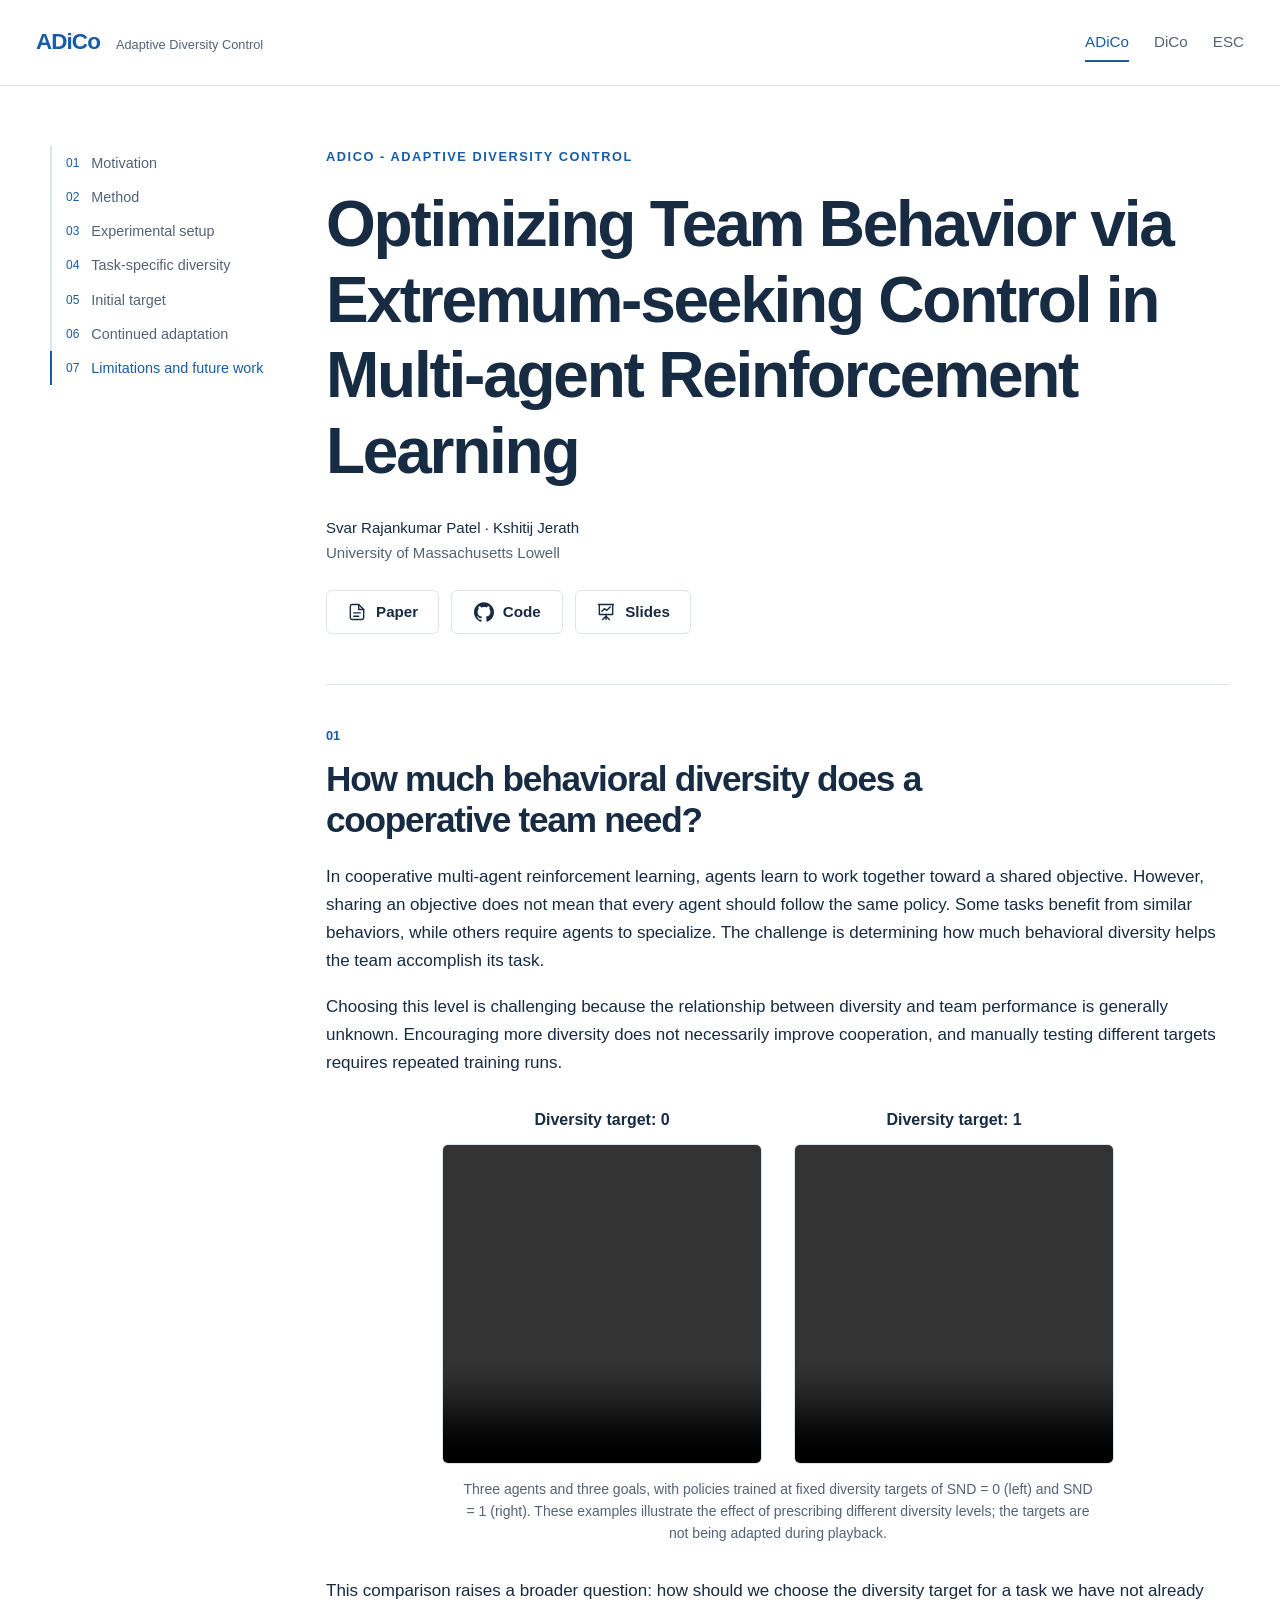
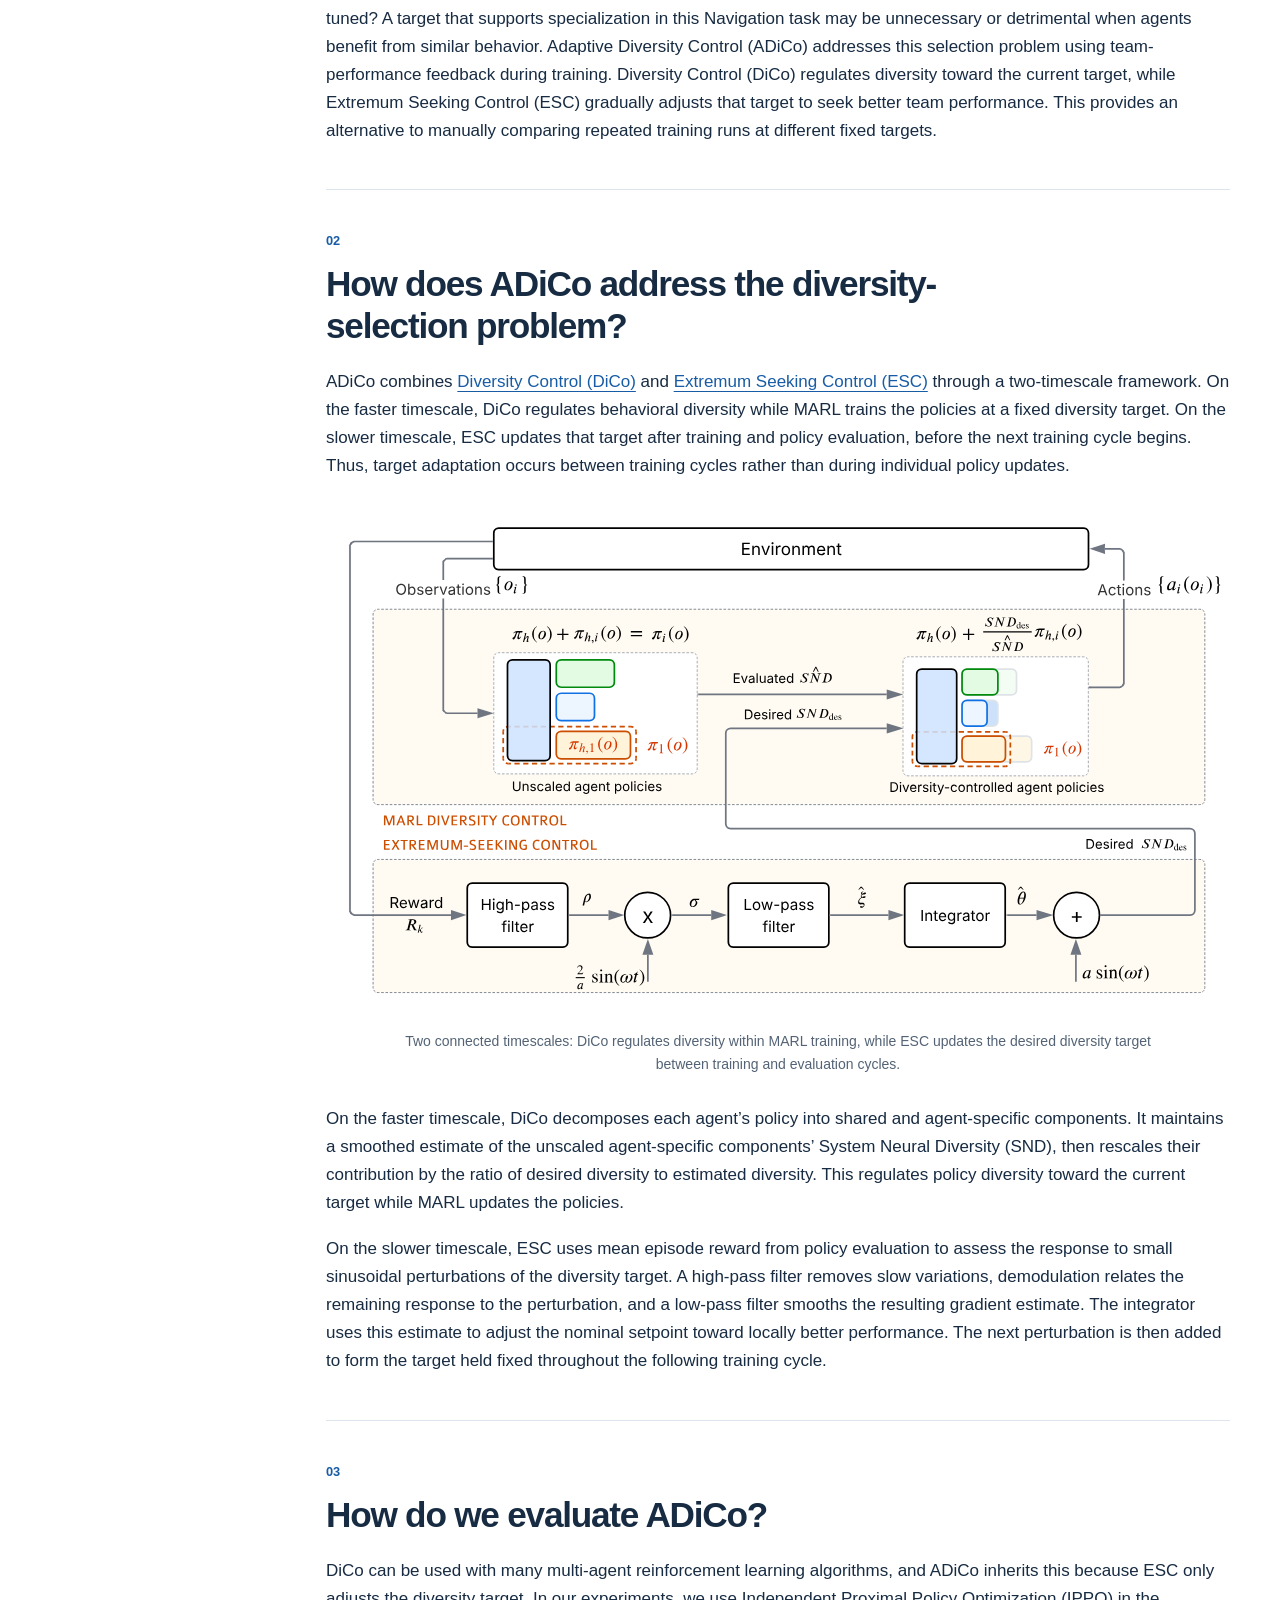
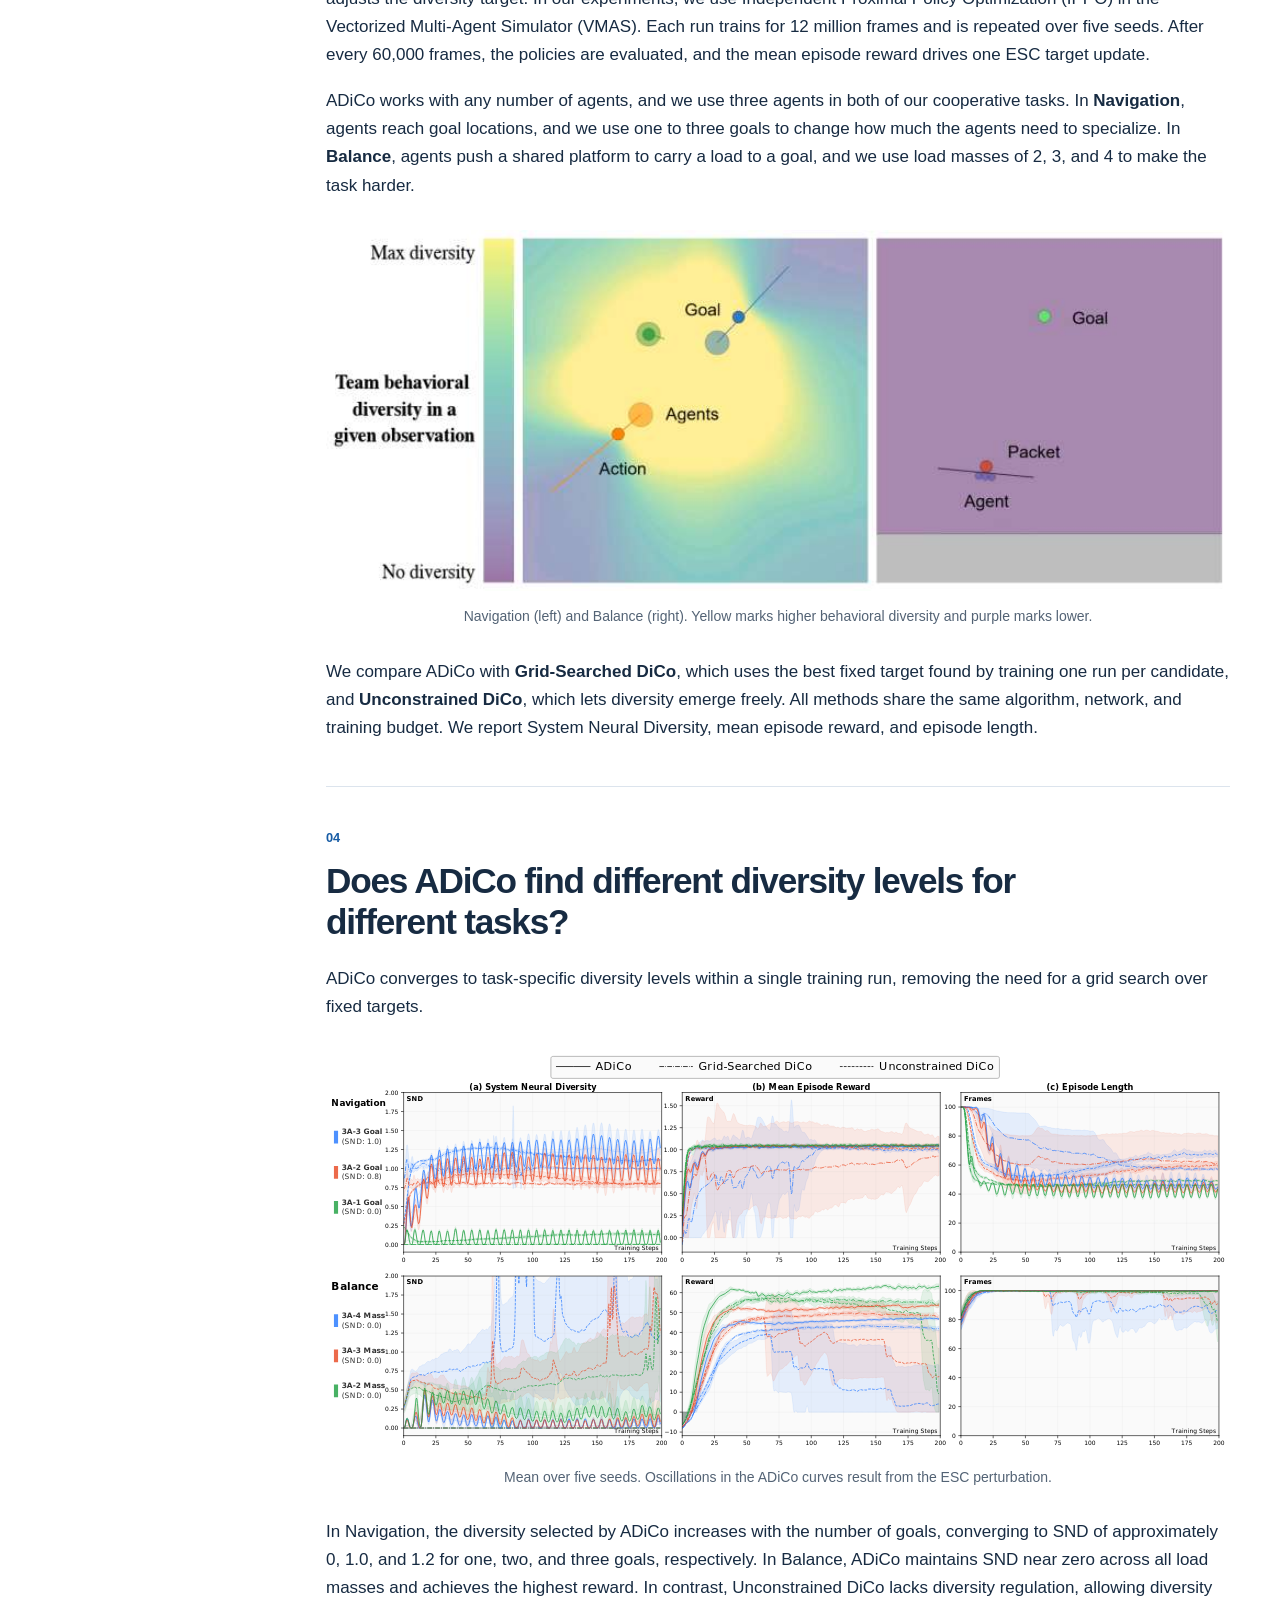
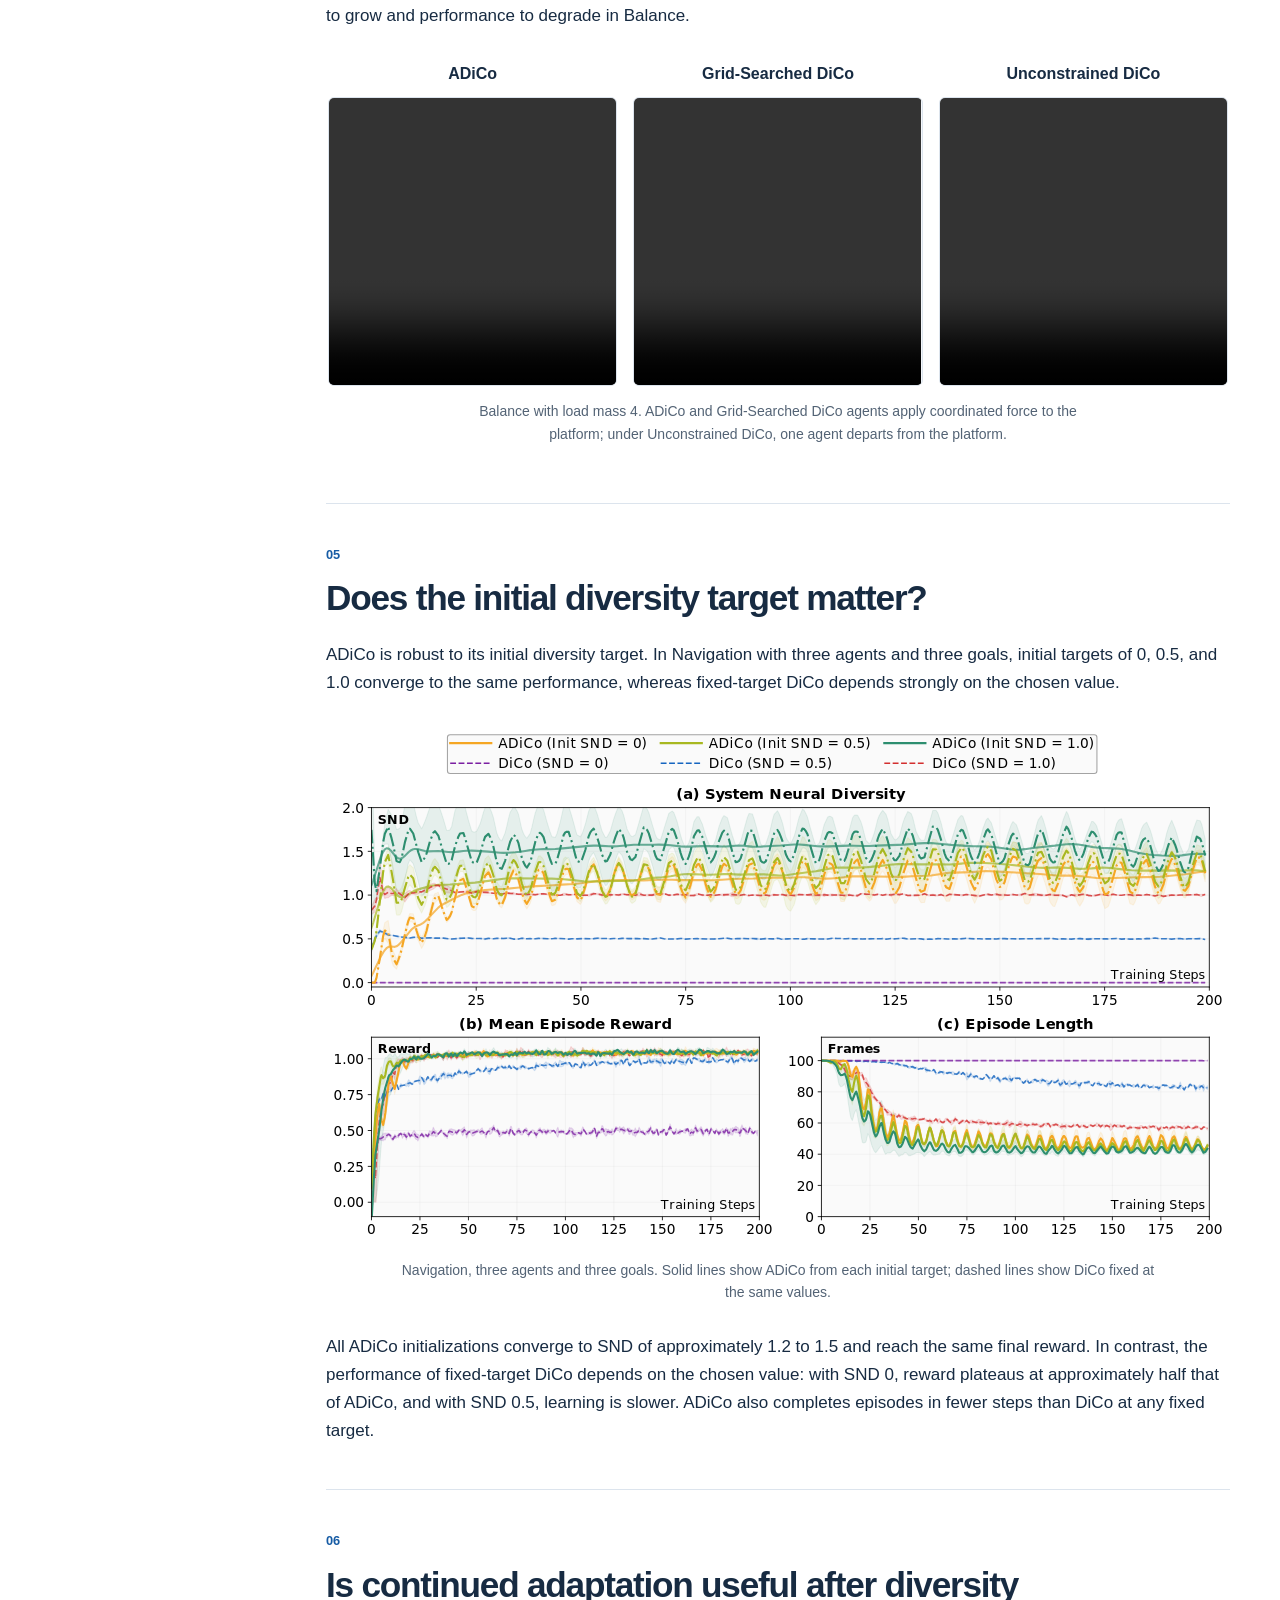
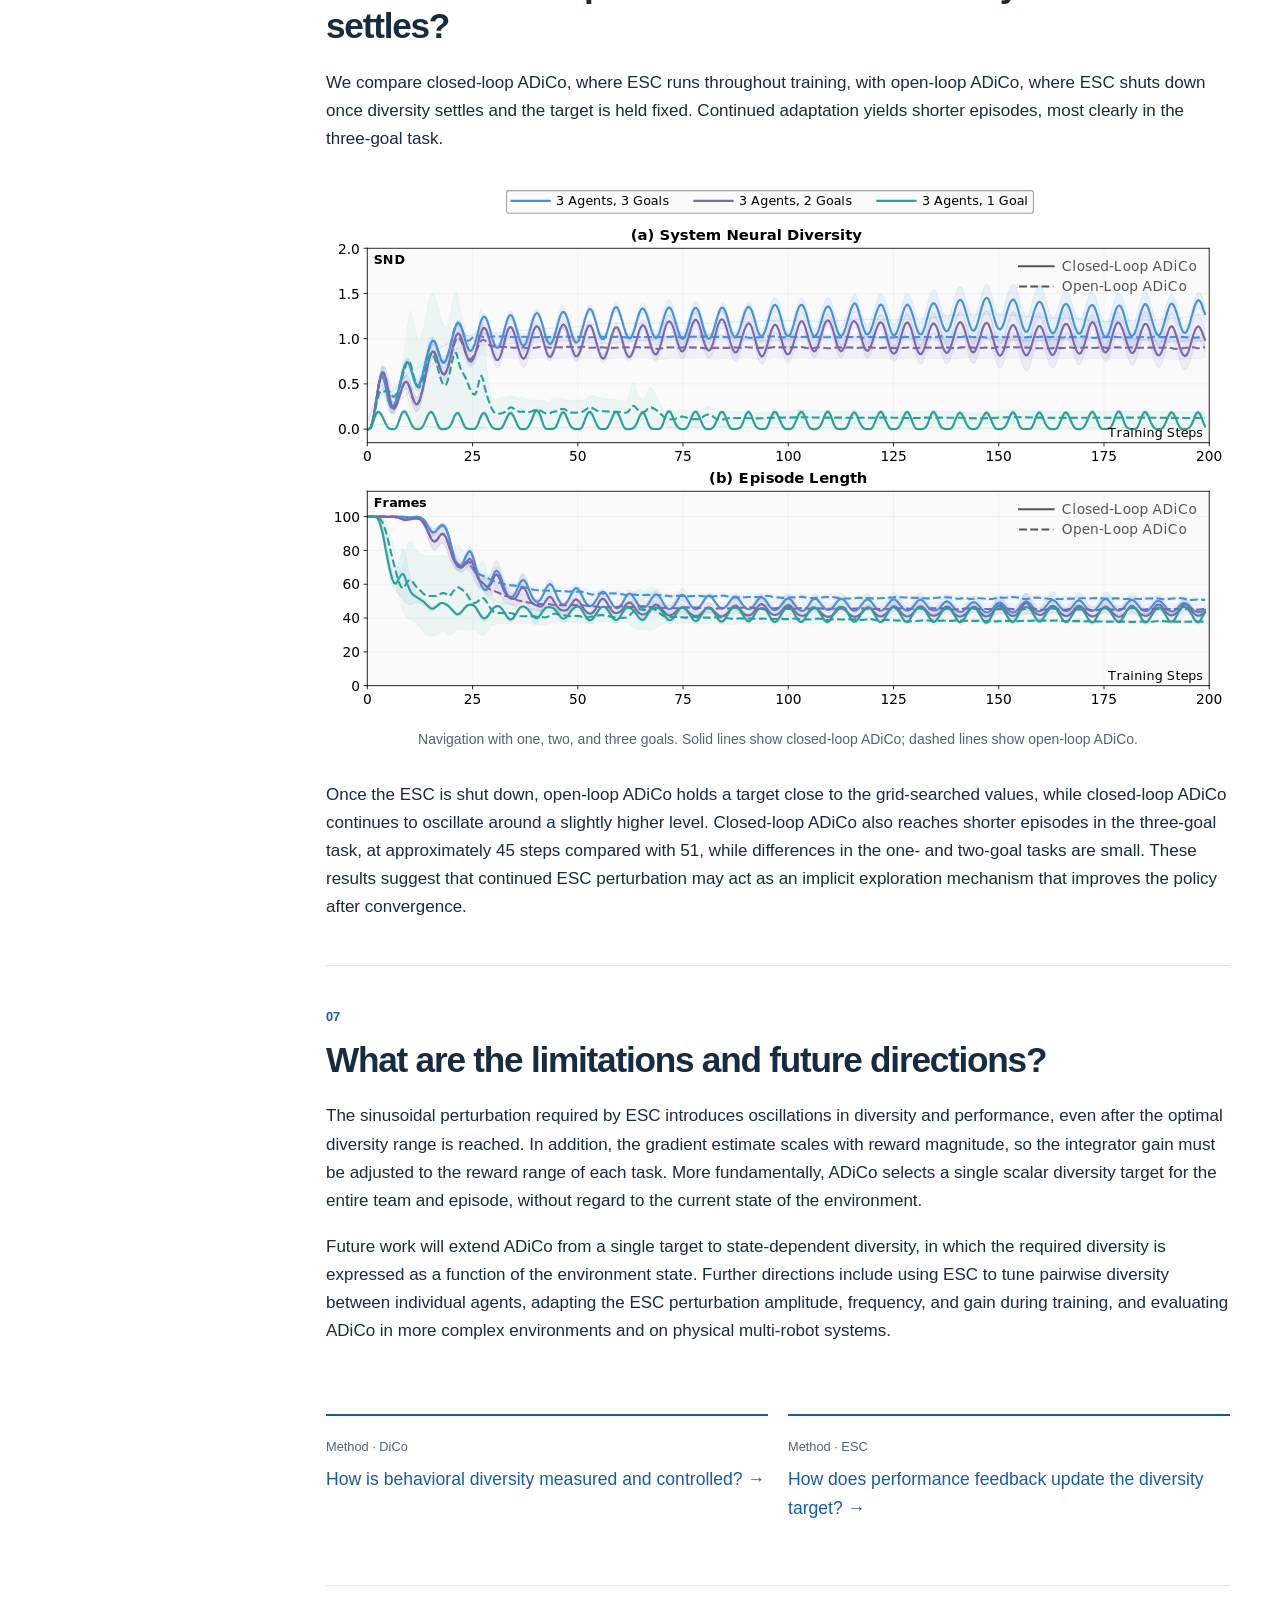
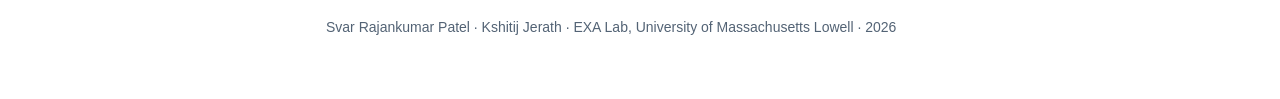
==== index.html @ 94eb795a "website: Inital commit Added V1 for the ADiCo website with all three pages.  ToDo: - Currently i hav" ====
<!DOCTYPE html>
<html lang="en">
<head>
  <meta charset="UTF-8">
  <meta name="viewport" content="width=device-width, initial-scale=1">
  <meta name="description" content="ADiCo adapts behavioural diversity in multi-agent reinforcement learning using team-performance feedback.">
  
  <title>ADiCo — Adaptive Diversity Control</title>
  <link rel="stylesheet" href="styles/theme.css">
  <link rel="stylesheet" href="styles/layout.css">
  <link rel="stylesheet" href="styles/components.css">
</head>
<body>
  
  <a class="skip-link" href="#main">Skip to content</a>
  <div class="topbar">
    <a class="wordmark" href="index.html">ADiCo<span>Adaptive Diversity Control</span></a>
    <nav aria-label="Pages">
      <a href="index.html" aria-current="page">ADiCo</a>
      <a href="dico.html">DiCo</a>
      <a href="esc.html">ESC</a>
    </nav>
  </div>

  <div class="page">
    <aside class="sidenav" aria-label="On this page">
      <details class="sidenav-box" open>
        <summary>Contents</summary>
        <ol>
          <li><a href="#diversity"><span>01</span>Motivation</a></li>
          <li><a href="#idea"><span>02</span>Method</a></li>
          <li><a href="#setup"><span>03</span>Experimental setup</a></li>
          <li><a href="#tasks"><span>04</span>Task-specific diversity</a></li>
          <li><a href="#initialization"><span>05</span>Initial target</a></li>
          <li><a href="#continued-adaptation"><span>06</span>Continued adaptation</a></li>
          <li><a href="#future"><span>07</span>Limitations and future work</a></li>
        </ol>
      </details>
    </aside>

    <main id="main">
      
      <header class="intro">
        <p class="eyebrow">ADiCo - Adaptive Diversity Control</p>
        <h1>Optimizing Team Behavior via Extremum-seeking Control in Multi-agent Reinforcement Learning</h1>
        
        
        <p class="authors">Svar Rajankumar Patel · Kshitij Jerath<br>
          <span>University of Massachusetts Lowell</span>
        </p>
       
        
        

        <div class="resources" aria-label="Research resources">
          <!-- Replace # with the paper PDF link when available. -->
          <a class="resource-link" href="#">
            <svg viewBox="0 0 24 24" aria-hidden="true">
              <path d="M14 3H6a2 2 0 0 0-2 2v14a2 2 0 0 0 2 2h12a2 2 0 0 0 2-2V9z"/>
              <path d="M14 3v6h6M8 13h8M8 17h6"/>
            </svg>
            <span>Paper</span>
          </a>
          <!-- Replace # with the code repository link when available. -->
          <a class="resource-link" href="https://github.com/Svar7769/AD2C-Diversity">
            <svg class="icon-github" viewBox="0 0 24 24" aria-hidden="true">
              <path d="M12 .297C5.37.297 0 5.67 0 12.297c0 5.303 3.438 9.8 8.205 11.385.6.113.82-.258.82-.577 0-.285-.01-1.04-.015-2.04-3.338.724-4.043-1.61-4.043-1.61-.546-1.387-1.333-1.756-1.333-1.756-1.09-.745.083-.729.083-.729 1.205.084 1.838 1.237 1.838 1.237 1.07 1.835 2.809 1.305 3.495.998.108-.776.418-1.305.762-1.605-2.665-.3-5.467-1.334-5.467-5.93 0-1.31.467-2.38 1.235-3.22-.135-.303-.54-1.523.105-3.176 0 0 1.005-.322 3.3 1.23a11.51 11.51 0 0 1 3-.404c1.02.005 2.045.138 3 .404 2.28-1.552 3.285-1.23 3.285-1.23.645 1.653.24 2.873.12 3.176.765.84 1.23 1.91 1.23 3.22 0 4.61-2.805 5.625-5.475 5.92.42.36.81 1.096.81 2.22 0 1.606-.015 2.896-.015 3.286 0 .315.21.69.825.57C20.565 22.092 24 17.592 24 12.297c0-6.627-5.373-12-12-12"/>
            </svg>
            <span>Code</span>
          </a>
          <!-- Replace # with the presentation link when available. -->
          <a class="resource-link" href="#">
            <svg viewBox="0 0 24 24" aria-hidden="true">
              <path d="M3 3h18M4 3v12h16V3M12 15v6M8 21l4-4 4 4"/>
              <path d="m7 11 3-3 3 2 4-4"/>
            </svg>
            <span>Slides</span>
          </a>
        </div>
      </header>
    
    <section id="diversity" aria-labelledby="diversity-heading">
      <p class="section-number">01</p>

      <h2 id="diversity-heading">
        How much behavioral diversity does a cooperative team need?
      </h2>

      <p>
          In cooperative multi-agent reinforcement learning, agents learn to work together toward a shared objective. However, sharing an objective does not mean that every agent should follow the same policy. Some tasks benefit from similar behaviors, while others require agents to specialize. The challenge is determining how much behavioral diversity helps the team accomplish its task.
      </p>

      <p>
        Choosing this level is challenging because the relationship between diversity and team performance is generally unknown. Encouraging more diversity does not necessarily improve cooperation, and manually testing different targets requires repeated training runs.
      </p>

      
      <figure class="behavior-comparison">
        <div class="behavior-grid">

          
          <div class="behavior-panel">
            <h3 class="behavior-label">Diversity target: 0</h3>

            <div class="behavior-media">
              <video
                autoplay
                loop
                muted
                playsinline
                controls
                preload="metadata"
                aria-label="Three-agent, three-goal Navigation with diversity target zero"
              >
                <source
                  src="assets/videos/3a3gSND0.mp4"
                  type="video/mp4"
                >
                Your browser does not support embedded video.
                <a href="assets/videos/3a3gSND0.mp4">
                  Download the demonstration.
                </a>
              </video>
            </div>
          </div>

          
          <div class="behavior-panel">
            <h3 class="behavior-label">Diversity target: 1</h3>

            <div class="behavior-media">
              <video
                autoplay
                loop
                muted
                playsinline
                controls
                preload="metadata"
                aria-label="Three-agent, three-goal Navigation with diversity target one"
              >
                <source
                  src="assets/videos/3a3gSND1.mp4"
                  type="video/mp4"
                >
                Your browser does not support embedded video.
                <a href="assets/videos/3a3gSND1.mp4">
                  Download the demonstration.
                </a>
              </video>
            </div>
          </div>

        </div>

        <figcaption>
          Three agents and three goals, with policies trained at fixed diversity targets of SND = 0 (left) and SND = 1 (right). These examples illustrate the effect of prescribing different diversity levels; the targets are not being adapted during playback.
        </figcaption>
      </figure>

      
      <p>
        This comparison raises a broader question: how should we choose the diversity target for a task we have not already tuned? A target that supports specialization in this Navigation task may be unnecessary or detrimental when agents benefit from similar behavior. Adaptive Diversity Control (ADiCo) addresses this selection problem using team-performance feedback during training. Diversity Control (DiCo) regulates diversity toward the current target, while Extremum Seeking Control (ESC) gradually adjusts that target to seek better team performance. This provides an alternative to manually comparing repeated training runs at different fixed targets.
      </p>
    </section>

<section id="idea" aria-labelledby="idea-heading">
      <p class="section-number">02</p>

      <h2 id="idea-heading">
        How does ADiCo address the diversity-selection problem?
      </h2>

      
      <p> 
        ADiCo combines <a href="dico.html">Diversity Control (DiCo)</a> and <a href="esc.html">Extremum Seeking Control (ESC)</a> through a two-timescale framework. On the faster timescale, DiCo regulates behavioral diversity while MARL trains the policies at a fixed diversity target. On the slower timescale, ESC updates that target after training and policy evaluation, before the next training cycle begins. Thus, target adaptation occurs between training cycles rather than during individual policy updates.      
      </p>
      
      <figure class="framework-figure">
        <a
          href="assets/figures/adico-framework.svg"
          target="_blank"
          rel="noopener noreferrer"
          aria-label="Open the ADiCo framework diagram at full size"
        >
          <img
            class="framework-image"
            src="assets/figures/adico-framework.svg"
            alt="ADiCo architecture: the upper DiCo pipeline regulates
                policy diversity, while the lower ESC loop uses
                performance feedback to adjust the diversity target."
          >
        </a>

        <figcaption>
          Two connected timescales: DiCo regulates diversity within
          MARL training, while ESC updates the desired diversity
          target between training and evaluation cycles.
        </figcaption>
      </figure>

      <p>
        On the faster timescale, DiCo decomposes each agent’s policy into shared and agent-specific components. It maintains a smoothed estimate of the unscaled agent-specific components’ System Neural Diversity (SND), then rescales their contribution by the ratio of desired diversity to estimated diversity. This regulates policy diversity toward the current target while MARL updates the policies.
      </p>

      <p>
        On the slower timescale, ESC uses mean episode reward from policy evaluation to assess the response to small sinusoidal perturbations of the diversity target. A high-pass filter removes slow variations, demodulation relates the remaining response to the perturbation, and a low-pass filter smooths the resulting gradient estimate. The integrator uses this estimate to adjust the nominal setpoint toward locally better performance. The next perturbation is then added to form the target held fixed throughout the following training cycle.
      </p>
    </section>

<section id="setup" aria-labelledby="setup-heading">
      <p class="section-number">03</p>

      <h2 id="setup-heading">How do we evaluate ADiCo?</h2>

      <p>
        DiCo can be used with many multi-agent reinforcement
        learning algorithms, and ADiCo inherits this because ESC
        only adjusts the diversity target. In our experiments, we
        use Independent Proximal Policy Optimization (IPPO) in the
        Vectorized Multi-Agent Simulator (VMAS). Each run trains
        for 12 million frames and is repeated over five seeds.
        After every 60,000 frames, the policies are evaluated, and
        the mean episode reward drives one ESC target update.
      </p>

      <p>
        ADiCo works with any number of agents, and we use three
        agents in both of our cooperative tasks. In
        <strong>Navigation</strong>, agents reach goal locations,
        and we use one to three goals to change how much the agents
        need to specialize. In <strong>Balance</strong>, agents push
        a shared platform to carry a load to a goal, and we use load
        masses of 2, 3, and 4 to make the task harder.
      </p>

      
      <figure class="framework-figure">
        
          <a
          href="assets/figures/task-environments.svg"
          target="_blank"
          rel="noopener noreferrer"
          aria-label="Open the Navigation and Balance figure at full size"
        >
          <img
            class="framework-image"
            src="assets/figures/task-environments.svg"
            alt="Navigation on the left and Balance on the right,
                with background colors showing behavioral diversity."
          >
        </a>

        <figcaption>
          Navigation (left) and Balance (right). Yellow marks
          higher behavioral diversity and purple marks lower.
        </figcaption>
      </figure>

      <p>
        We compare ADiCo with <strong>Grid-Searched DiCo</strong>,
        which uses the best fixed target found by training one run
        per candidate, and <strong>Unconstrained DiCo</strong>,
        which lets diversity emerge freely. All methods share the
        same algorithm, network, and training budget. We report
        System Neural Diversity, mean episode reward, and episode
        length.
      </p>
    </section>

<section id="tasks" aria-labelledby="tasks-heading">
      <p class="section-number">04</p>
      <h2 id="tasks-heading">Does ADiCo find different diversity levels for different tasks?</h2>

      <p>
        ADiCo converges to task-specific diversity levels within a single
        training run, removing the need for a grid search over fixed targets.
      </p>

      <figure class="framework-figure">
        <a href="assets/figures/Plot-1.svg" target="_blank" rel="noopener noreferrer"
          aria-label="Open the task results figure at full size">
          <img class="framework-image" src="assets/figures/Plot-1.svg"
              alt="System Neural Diversity, mean episode reward, and episode length for Navigation and Balance.">
        </a>
        <figcaption>
          Mean over five seeds. Oscillations in the ADiCo curves result from the ESC perturbation.
        </figcaption>
      </figure>

      <p>
        In Navigation, the diversity selected by ADiCo increases with the
        number of goals, converging to SND of approximately 0, 1.0, and 1.2
        for one, two, and three goals, respectively. In Balance, ADiCo
        maintains SND near zero across all load masses and achieves the
        highest reward. In contrast, Unconstrained DiCo lacks diversity
        regulation, allowing diversity to grow and performance to degrade
        in Balance.
      </p>

      <figure class="behavior-comparison behavior-comparison--three">
        <div class="behavior-grid">
          <div class="behavior-panel">
            <h3 class="behavior-label">ADiCo</h3>
            <div class="behavior-media">
              <video autoplay loop muted playsinline controls preload="metadata"
                    aria-label="Balance with load mass 4 using ADiCo">
                <source src="assets/videos/ADiCo_balance_3A4M.mp4" type="video/mp4">
              </video>
            </div>
          </div>
          <div class="behavior-panel">
            <h3 class="behavior-label">Grid-Searched DiCo</h3>
            <div class="behavior-media">
              <video autoplay loop muted playsinline controls preload="metadata"
                    aria-label="Balance with load mass 4 using Grid-Searched DiCo">
                <source src="assets/videos/DiCo_balance_3A4M.mp4" type="video/mp4">
              </video>
            </div>
          </div>
          <div class="behavior-panel">
            <h3 class="behavior-label">Unconstrained DiCo</h3>
            <div class="behavior-media">
              <video autoplay loop muted playsinline controls preload="metadata"
                    aria-label="Balance with load mass 4 using Unconstrained DiCo">
                <source src="assets/videos/UDiCo_balance_3A4M.mp4" type="video/mp4">
              </video>
            </div>
          </div>
        </div>
        <figcaption>
          Balance with load mass 4. ADiCo and Grid-Searched DiCo agents apply coordinated force to the platform; under Unconstrained DiCo, one agent departs from the platform.
        </figcaption>
      </figure>
    </section>

<section id="initialization" aria-labelledby="initialization-heading">
      <p class="section-number">05</p>
      <h2 id="initialization-heading">Does the initial diversity target matter?</h2>

      <p>
        ADiCo is robust to its initial diversity target. In Navigation with
        three agents and three goals, initial targets of 0, 0.5, and 1.0
        converge to the same performance, whereas fixed-target DiCo depends
        strongly on the chosen value.
      </p>

      <figure class="framework-figure">
        <a href="assets/figures/Plot-2.svg" target="_blank" rel="noopener noreferrer"
          aria-label="Open the initialization results figure at full size">
          <img class="framework-image" src="assets/figures/Plot-2.svg"
              alt="System Neural Diversity, mean episode reward, and episode length for ADiCo with three initial targets and DiCo with three fixed targets.">
        </a>
        <figcaption>
          Navigation, three agents and three goals. Solid lines show ADiCo from
          each initial target; dashed lines show DiCo fixed at the same values.
        </figcaption>
      </figure>

      <p>
        All ADiCo initializations converge to SND of approximately 1.2 to
        1.5 and reach the same final reward. In contrast, the performance
        of fixed-target DiCo depends on the chosen value: with SND 0, reward
        plateaus at approximately half that of ADiCo, and with SND 0.5,
        learning is slower. ADiCo also completes episodes in fewer steps
        than DiCo at any fixed target.
      </p>
    </section>

<section id="continued-adaptation" aria-labelledby="continued-adaptation-heading">
      <p class="section-number">06</p>
      <h2 id="continued-adaptation-heading">Is continued adaptation useful after diversity settles?</h2>

      <p>
        We compare closed-loop ADiCo, where ESC runs throughout training, with
        open-loop ADiCo, where ESC shuts down once diversity settles and the
        target is held fixed. Continued adaptation yields shorter episodes,
        most clearly in the three-goal task.
      </p>

      <figure class="framework-figure">
        <a href="assets/figures/Plot-3.svg" target="_blank" rel="noopener noreferrer"
          aria-label="Open the continued adaptation figure at full size">
          <img class="framework-image" src="assets/figures/Plot-3.svg"
              alt="System Neural Diversity and episode length for closed-loop and open-loop ADiCo in Navigation with one, two, and three goals.">
        </a>
        <figcaption>
          Navigation with one, two, and three goals. Solid lines show closed-loop
          ADiCo; dashed lines show open-loop ADiCo.
        </figcaption>
      </figure>

      <p>
        Once the ESC is shut down, open-loop ADiCo holds a target close to
        the grid-searched values, while closed-loop ADiCo continues to
        oscillate around a slightly higher level. Closed-loop ADiCo also
        reaches shorter episodes in the three-goal task, at approximately
        45 steps compared with 51, while differences in the one- and
        two-goal tasks are small. These results suggest that continued ESC
        perturbation may act as an implicit exploration mechanism that
        improves the policy after convergence.
      </p>
    </section>

<section id="future" aria-labelledby="future-heading">
      <p class="section-number">07</p>
      <h2 id="future-heading">What are the limitations and future directions?</h2>

      <p>
        The sinusoidal perturbation required by ESC introduces oscillations
        in diversity and performance, even after the optimal diversity range
        is reached. In addition, the gradient estimate scales with reward
        magnitude, so the integrator gain must be adjusted to the reward
        range of each task. More fundamentally, ADiCo selects a single
        scalar diversity target for the entire team and episode, without
        regard to the current state of the environment.
      </p>

      <p>
        Future work will extend ADiCo from a single target to
        state-dependent diversity, in which the required diversity is
        expressed as a function of the environment state. Further
        directions include using ESC to tune pairwise diversity between
        individual agents, adapting the ESC perturbation amplitude,
        frequency, and gain during training, and evaluating ADiCo in more
        complex environments and on physical multi-robot systems.
      </p>
    </section>


    <nav class="next-pages" aria-label="Method details">
      <a href="dico.html">
        <span>Method · DiCo</span>
        How is behavioral diversity measured and controlled?
        <b aria-hidden="true">→</b>
      </a>
      <a href="esc.html">
        <span>Method · ESC</span>
        How does performance feedback update the diversity target?
        <b aria-hidden="true">→</b>
      </a>
    </nav>
    <footer>Svar Rajankumar Patel · Kshitij Jerath · EXA Lab, University of Massachusetts Lowell · 2026</footer>
    </main>
  </div>
  <script>
    const box = document.querySelector('.sidenav-box');
    const desktop = window.matchMedia('(min-width: 901px)');
    const links = [...box.querySelectorAll('a')];

    const sync = () => { box.open = desktop.matches; };
    sync();
    desktop.addEventListener('change', sync);

    links.forEach(a => a.addEventListener('click', () => {
      if (!desktop.matches) box.open = false;
    }));

    const observer = new IntersectionObserver(entries => {
      entries.forEach(e => {
        if (e.isIntersecting) {
          links.forEach(l => l.classList.toggle('active',
            l.getAttribute('href') === '#' + e.target.id));
        }
      });
    }, { rootMargin: '-20% 0px -70% 0px' });
    document.querySelectorAll('main section[id]').forEach(s => observer.observe(s));
  </script>
</body>
</html>
---- styles/theme.css ----
/* Shared colors and typography. */
:root { --ink:#172b42; --muted:#536375; --accent:#175ca5; --line:#dce4ed; --soft:#f5f8fc; --paper:#fff; }
* { box-sizing:border-box; }
html { scroll-behavior:smooth; }
body { margin:0; background:var(--paper); color:var(--ink); font-family:Arial,Helvetica,sans-serif; font-size:17px; line-height:1.65; }
a { color:var(--accent); text-underline-offset:4px; }
a:focus-visible { outline:3px solid var(--accent); outline-offset:5px; }
h1,h2 { font-weight:600; line-height:1.18; letter-spacing:-.035em; }
h1 { font-size:clamp(2.5rem,5vw,4.4rem); margin:20px 0 25px; }
h2 { font-size:clamp(1.6rem,3vw,2.2rem); margin:0 0 22px; max-width:750px; }
p { margin:0 0 18px; }
.eyebrow { font-size:.8rem; font-weight:700; letter-spacing:.12em; text-transform:uppercase; color:var(--accent); }
@media (prefers-reduced-motion:reduce) { html { scroll-behavior:auto; } }
---- styles/layout.css ----
/* Shared page layout and responsive rules. */
.topbar { max-width:1320px; margin:auto; min-height:86px; padding:18px 36px; display:flex; justify-content:space-between; align-items:center; gap:24px; border-bottom:1px solid var(--line); }
.page { display:grid; grid-template-columns:235px minmax(0,850px); gap:65px; max-width:1240px; margin:auto; padding:60px 30px 30px; }
main { min-width:0; }
.toc { position:sticky; top:30px; align-self:start; }
.intro { padding:0 0 50px; }
section { border-top:1px solid var(--line); padding:40px 0 26px; scroll-margin-top:25px; }
figure { margin:28px 0; }
figure img,figure video { width:100%; height:auto; display:block; object-fit:contain; }
footer { border-top:1px solid var(--line); padding:30px 0; margin-top:42px; color:var(--muted); font-size:.875rem; }
@media(max-width:950px) { .page { grid-template-columns:190px minmax(0,1fr); gap:30px; } }
@media(max-width:720px) { .topbar { padding:16px 20px; flex-wrap:wrap; } .page { display:block; padding:28px 20px; } .toc { position:static; margin-bottom:36px; padding-bottom:20px; border-bottom:1px solid var(--line); } .toc ol { display:grid; grid-template-columns:1fr 1fr; gap:4px 18px; } h1 br { display:none; } }
@media(max-width:420px) { .toc ol { grid-template-columns:1fr; } }
---- styles/components.css ----
/* ---------- Accessibility ---------- */

.skip-link {
  position: absolute;
  top: -100px;
  left: 15px;
  z-index: 5;
  padding: 10px;
  background: var(--paper);
  color: var(--ink);
}

.skip-link:focus {
  top: 10px;
}


/* ---------- Navigation ---------- */

.wordmark,
.topbar nav a,
.resource-link,
.next-pages a {
  text-decoration: none;
}

.wordmark {
  font-size: 1.4rem;
  font-weight: 700;
  letter-spacing: -0.04em;
}

.wordmark span {
  margin-left: 16px;
  color: var(--muted);
  font-size: 0.8rem;
  font-weight: 400;
  letter-spacing: 0;
}

.topbar nav {
  display: flex;
  flex-wrap: wrap;
  gap: 25px;
}

.topbar nav a {
  padding: 6px 0;
  color: var(--muted);
  font-size: 0.95rem;
}

.topbar nav a:hover {
  color: var(--accent);
}

.topbar nav a[aria-current="page"] {
  color: var(--accent);
  border-bottom: 2px solid var(--accent);
}


/* ---------- Paper header ---------- */

.paper-title {
  max-width: 650px;
  color: var(--muted);
  font-size: 1.13rem;
}

.authors {
  margin: 27px 0 22px;
  font-size: 0.94rem;
}

.authors span,
.placeholder-copy {
  color: var(--muted);
}


/* ---------- Paper, code, and slides buttons ---------- */

.resources {
  display: flex;
  flex-wrap: wrap;
  align-items: center;
  gap: 12px;
  margin-top: 24px;
}

.resource-link {
  display: inline-flex;
  align-items: center;
  justify-content: center;
  gap: 9px;
  min-width: 112px;
  min-height: 44px;
  padding: 10px 20px;
  background: var(--paper);
  color: var(--ink);
  border: 1px solid var(--line);
  border-radius: 6px;
  font-size: 0.95rem;
  font-weight: 600;
  line-height: 1.4;
}

.resource-link svg {
  width: 20px;
  height: 20px;
  flex-shrink: 0;
  fill: none;
  stroke: currentColor;
  stroke-width: 1.7;
  stroke-linecap: round;
  stroke-linejoin: round;
}

.resource-link .icon-github {
  fill: currentColor;
  stroke: none;
}

.resource-link:hover {
  background: var(--soft);
  color: var(--accent);
  border-color: var(--accent);
}

.resource-link:focus-visible {
  outline: 3px solid var(--accent);
  outline-offset: 4px;
}


/* ---------- Section labels and figure placeholders ---------- */

.section-number {
  margin-bottom: 12px;
  color: var(--accent);
  font-size: 0.8rem;
  font-weight: 700;
}

.figure-placeholder {
  display: flex;
  flex-direction: column;
  align-items: center;
  justify-content: center;
  min-height: 240px;
  padding: 30px;
  background: var(--soft);
  color: var(--muted);
  border: 1px dashed #b5c5d8;
  border-radius: 5px;
  text-align: center;
}

.figure-placeholder span {
  color: var(--accent);
  font-size: 0.75rem;
  letter-spacing: 0.14em;
}

.figure-placeholder p {
  margin: 12px 0 0;
}

figcaption {
  padding-top: 12px;
  color: var(--muted);
  font-size: 0.875rem;
  line-height: 1.6;
  text-align: center;
}


/* ---------- Side-by-side behavior videos ---------- */

.behavior-comparison {
  width: 100%;
  max-width: 680px;
  margin: 32px auto;
}

.behavior-grid,
.next-pages {
  display: grid;
  grid-template-columns: repeat(2, minmax(0, 1fr));
}

.behavior-grid {
  align-items: start;
  gap: 24px;
}

.behavior-panel {
  min-width: 0;
  text-align: center;
}

.behavior-label {
  margin: 0 0 12px;
  color: var(--ink);
  font-size: 1rem;
  font-weight: 600;
  line-height: 1.4;
}

.behavior-media {
  display: flex;
  align-items: center;
  justify-content: center;
  width: 100%;
  max-width: 320px;
  aspect-ratio: 1;
  margin: 0 auto;
  background: var(--soft);
  border: 1px solid var(--line);
  border-radius: 6px;
}

.behavior-media img,
.behavior-media video {
  display: block;
  width: 100%;
  height: 100%;
  max-width: none;
  max-height: none;
  margin: 0;
  object-fit: contain;
  border: 0;
  border-radius: 5px;
  background: transparent;
}

.behavior-comparison figcaption {
  max-width: 640px;
  margin: 14px auto 0;
  padding: 0;
}


/* ---------- Three-panel behavior videos ---------- */

.behavior-comparison--three {
  max-width: 900px;
}

.behavior-comparison--three .behavior-grid {
  grid-template-columns: repeat(3, minmax(0, 1fr));
  gap: 16px;
}

.behavior-comparison .behavior-grid + .behavior-grid {
  margin-top: 16px;
}


/* ---------- ADiCo framework diagram ---------- */

.framework-figure {
  width: 100%;
  margin: 30px 0;
}

.framework-figure > a {
  display: block;
}

.framework-figure .framework-image {
  display: block;
  width: 100%;
  height: auto;
  max-height: none;
  border: 0;
  border-radius: 0;
  background: transparent;
}

.framework-figure figcaption {
  max-width: 760px;
  margin: 0 auto;
  padding-top: 14px;
}


/* ---------- Related pages ---------- */

.next-pages {
  gap: 20px;
  margin-top: 25px;
}

.next-pages a {
  padding: 20px 0;
  border-top: 2px solid var(--accent);
  font-size: 1.1rem;
}

.next-pages span {
  display: block;
  margin-bottom: 8px;
  color: var(--muted);
  font-size: 0.8rem;
}

.next-pages b {
  font-weight: 400;
}

/* ---------- Row of small plots ---------- */

.plot-row {
  display: grid;
  grid-template-columns: repeat(3, minmax(0, 1fr));
  gap: 16px;
  margin: 24px 0 30px;
}

.plot-row img {
  display: block;
  width: 100%;
  height: auto;
}

.plot-row figcaption {
  grid-column: 1 / -1;
}


/* ---------- Mobile layout ---------- */

@media (max-width: 540px) {
  .behavior-grid,
  .next-pages {
    grid-template-columns: 1fr;
  }

  .behavior-comparison--three .behavior-grid {
    grid-template-columns: 1fr;
  }

  .behavior-panel {
    width: 100%;
    max-width: 320px;
    margin: 0 auto;
  }

  .wordmark span {
    display: none;
  }

  .figure-placeholder {
    min-height: 190px;
  }

  .plot-row {
    grid-template-columns: 1fr;
  }
}


/* ---------- Side navigation ---------- */

.sidenav-box ol {
  list-style: none;
  margin: 0;
  padding: 0;
}

.sidenav-box a {
  display: flex;
  gap: 12px;
  padding: 7px 0 7px 14px;
  color: var(--muted);
  border-left: 2px solid var(--line);
  font-size: 0.9rem;
  line-height: 1.4;
  text-decoration: none;
}

.sidenav-box a span {
  flex-shrink: 0;
  padding-top: 2px;
  color: var(--accent);
  font-size: 0.75rem;
}

.sidenav-box a:hover,
.sidenav-box a.active {
  color: var(--accent);
  border-left-color: var(--accent);
}

.sidenav-box summary {
  list-style: none;
  cursor: pointer;
  font-size: 0.9rem;
  font-weight: 600;
}

.sidenav-box summary::-webkit-details-marker {
  display: none;
}

/* Desktop: fixed on the side */
@media (min-width: 901px) {
  .page {
    display: grid;
    grid-template-columns: 220px minmax(0, 1fr);
    gap: 56px;
  }

  .sidenav {
    align-self: start;
    position: sticky;
    top: 24px;
    max-height: calc(100vh - 48px);
    overflow-y: auto;
  }

  .sidenav-box summary {
    display: none;
  }
}

/* Mobile: collapsible menu box */
@media (max-width: 900px) {
  .page {
    display: block;
  }

  .sidenav {
    position: sticky;
    top: 0;
    z-index: 20;
    margin-bottom: 24px;
    padding: 12px 0;
    background: var(--paper);
    border-bottom: 1px solid var(--line);
  }

  .sidenav-box summary {
    display: flex;
    justify-content: space-between;
    align-items: center;
  }

  .sidenav-box summary::after {
    content: "▾";
    color: var(--accent);
    transition: transform 0.2s;
  }

  .sidenav-box[open] summary::after {
    transform: rotate(180deg);
  }

  .sidenav-box ol {
    padding-top: 12px;
  }

  main section[id] {
    scroll-margin-top: 70px;
  }
}
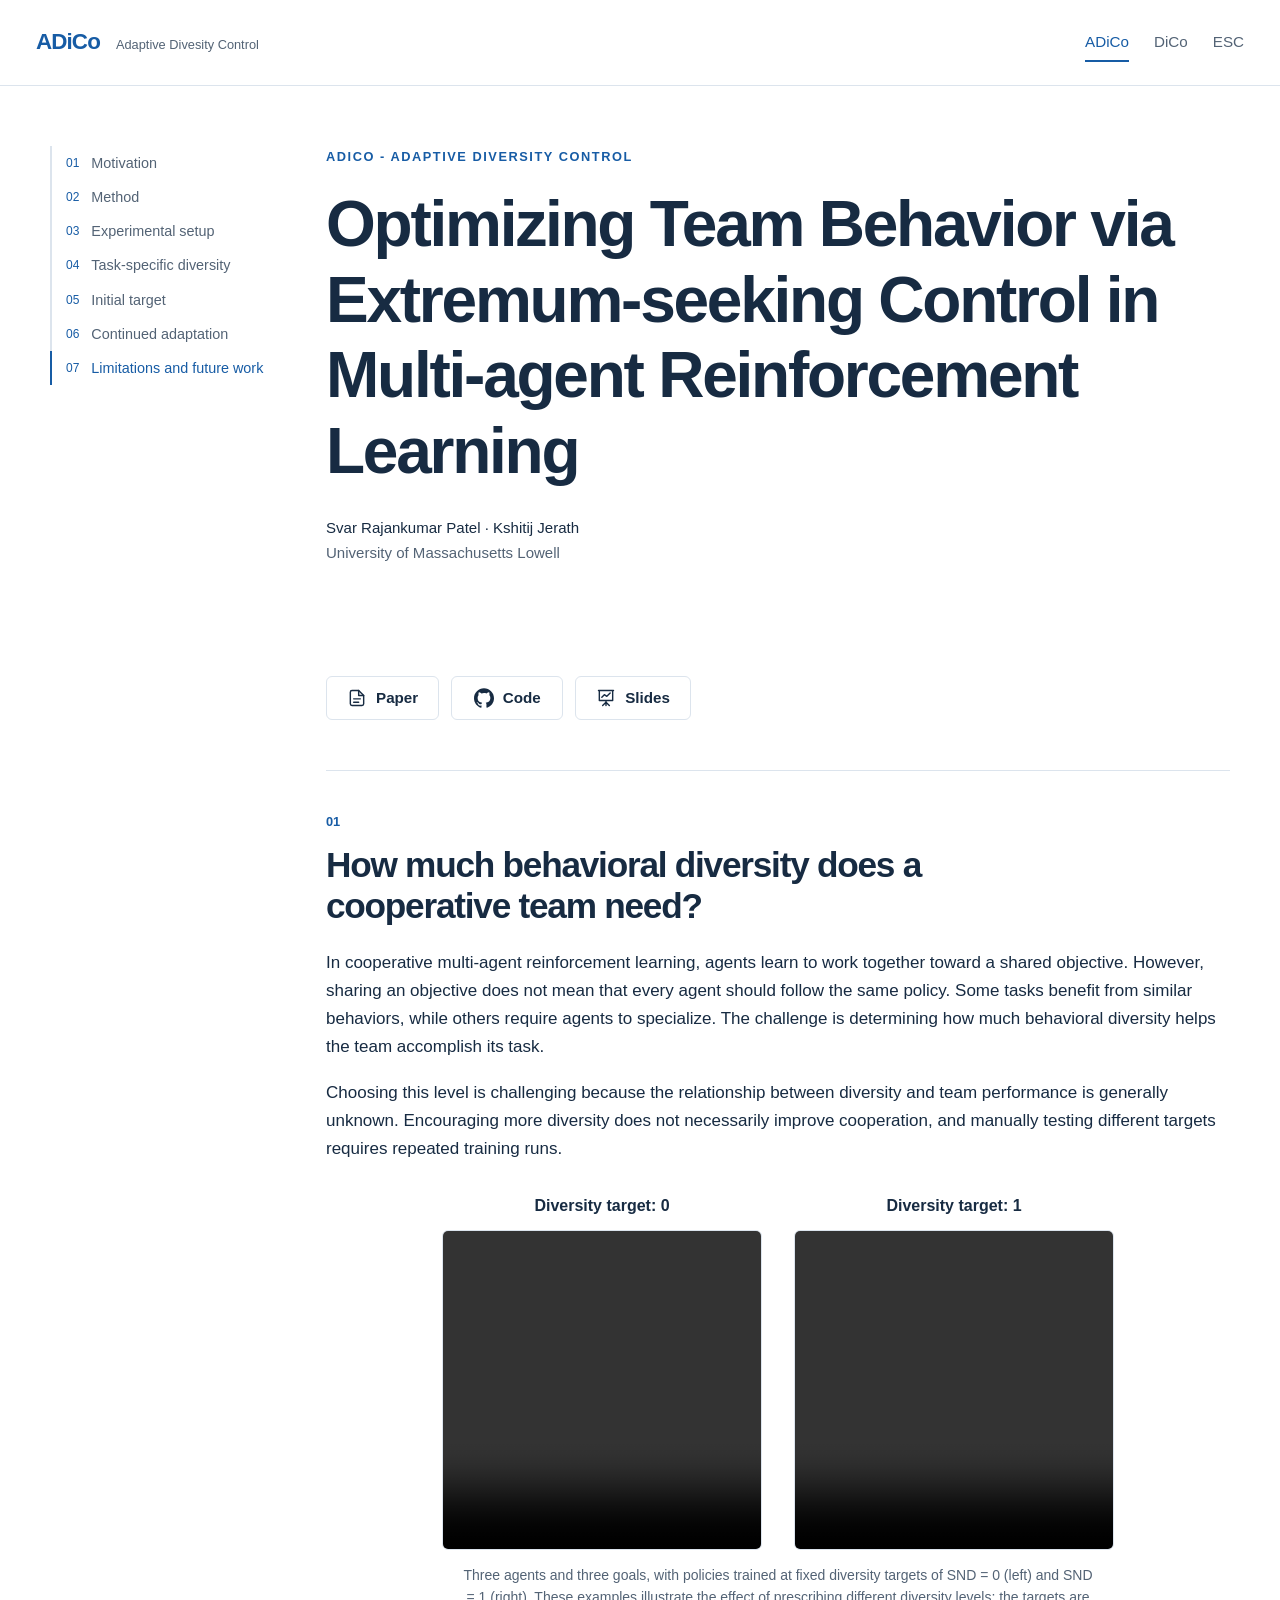
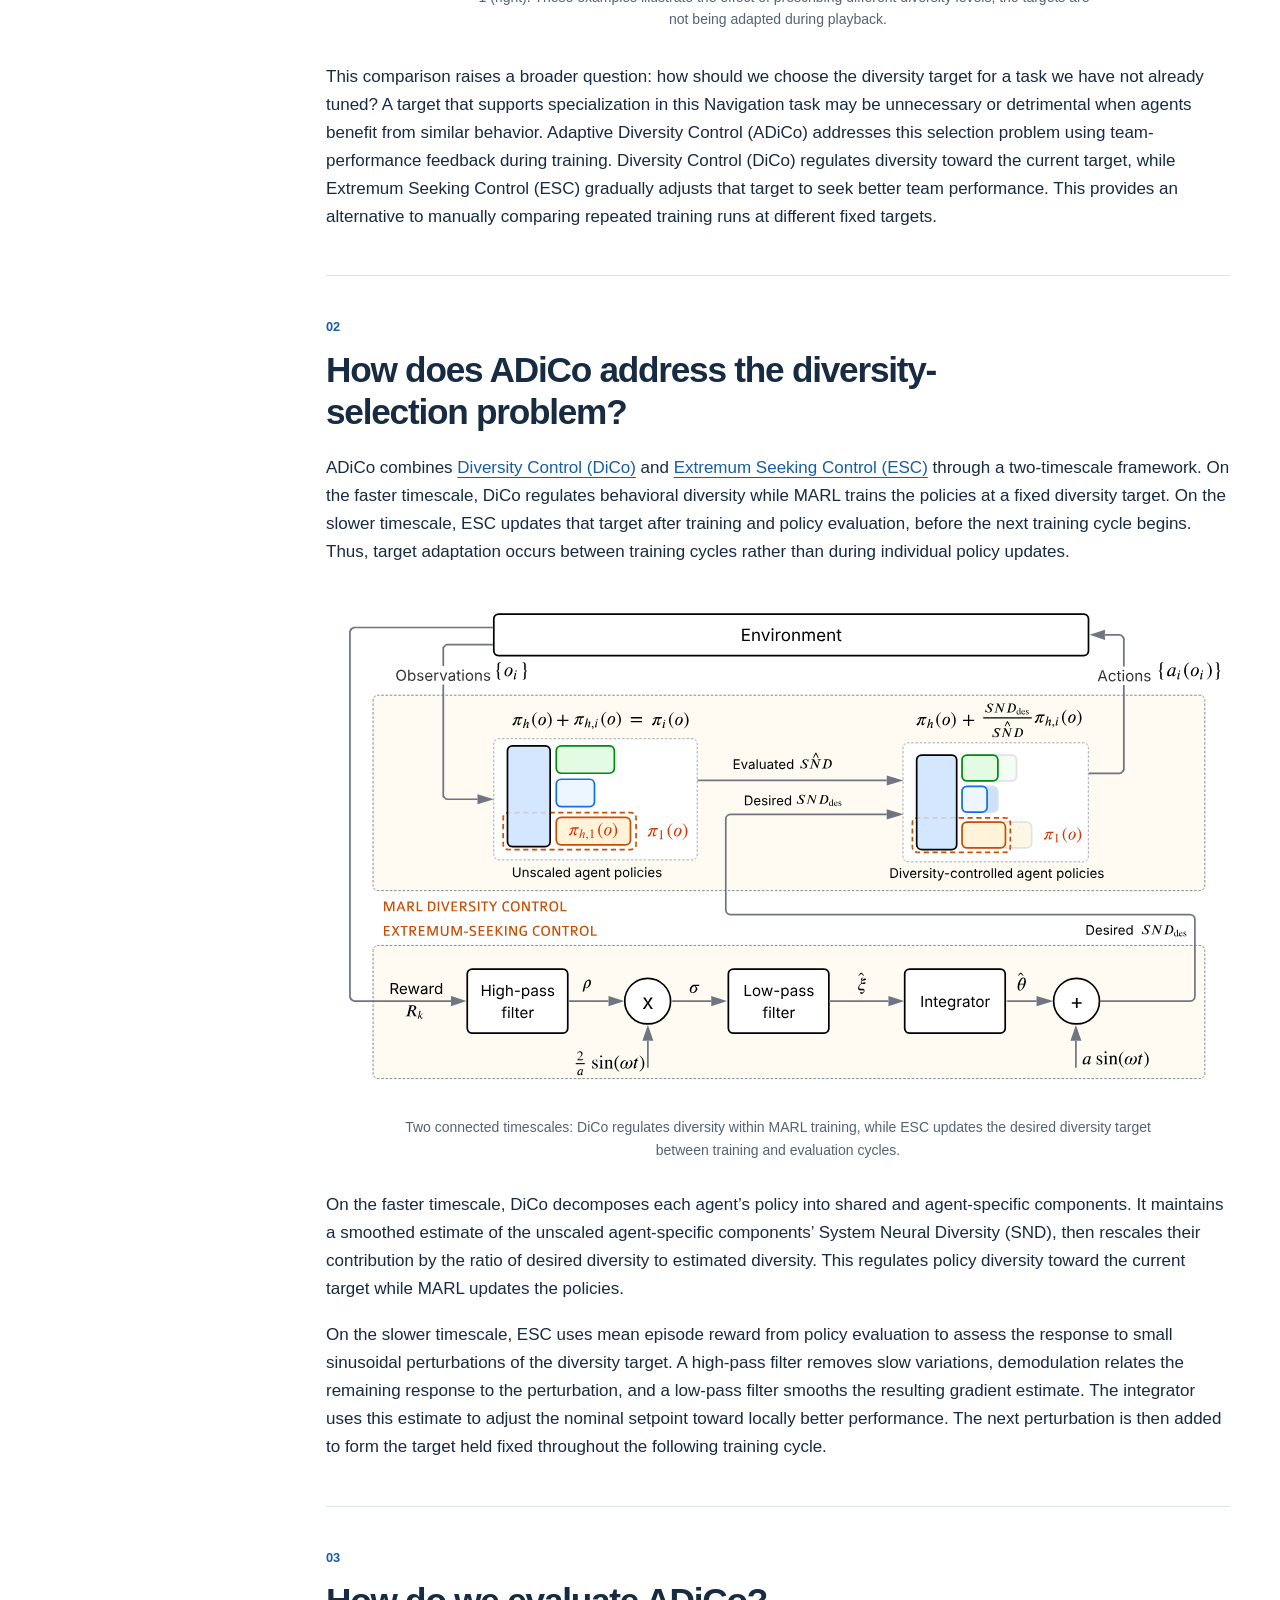
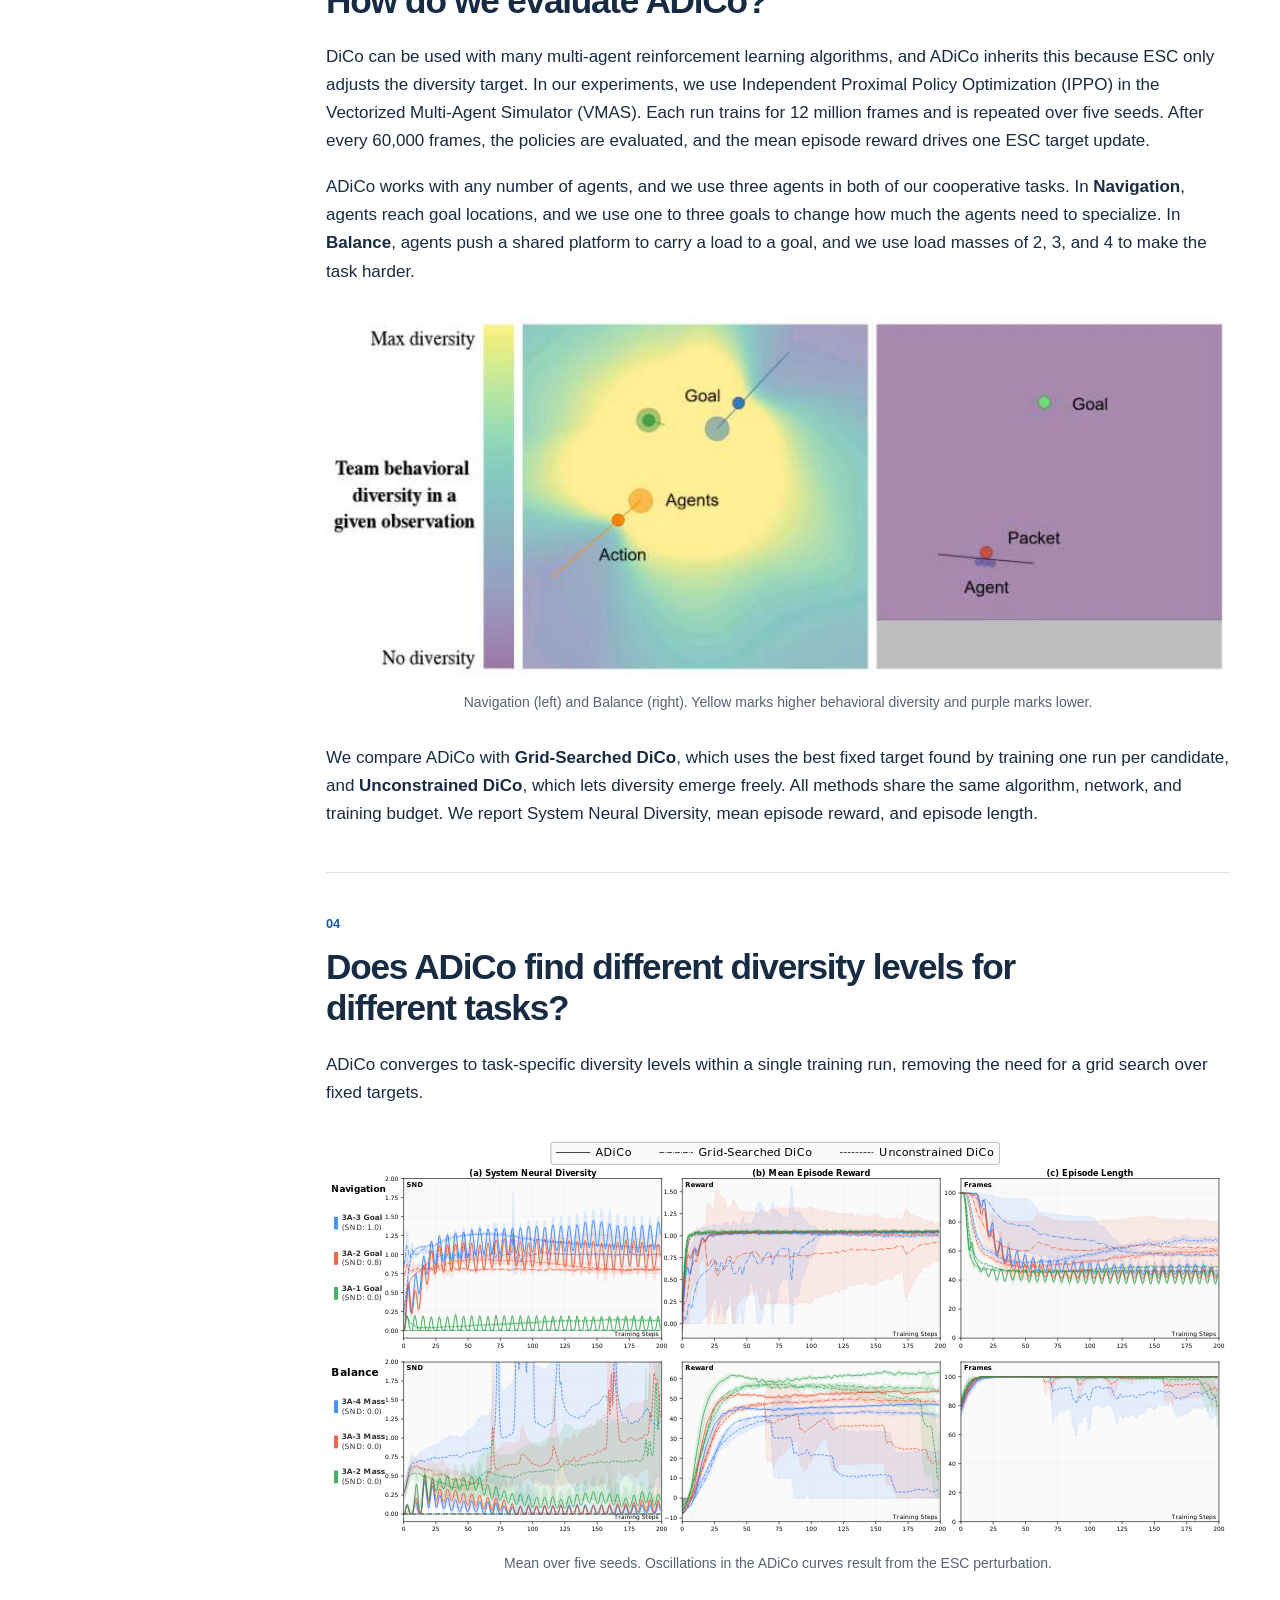
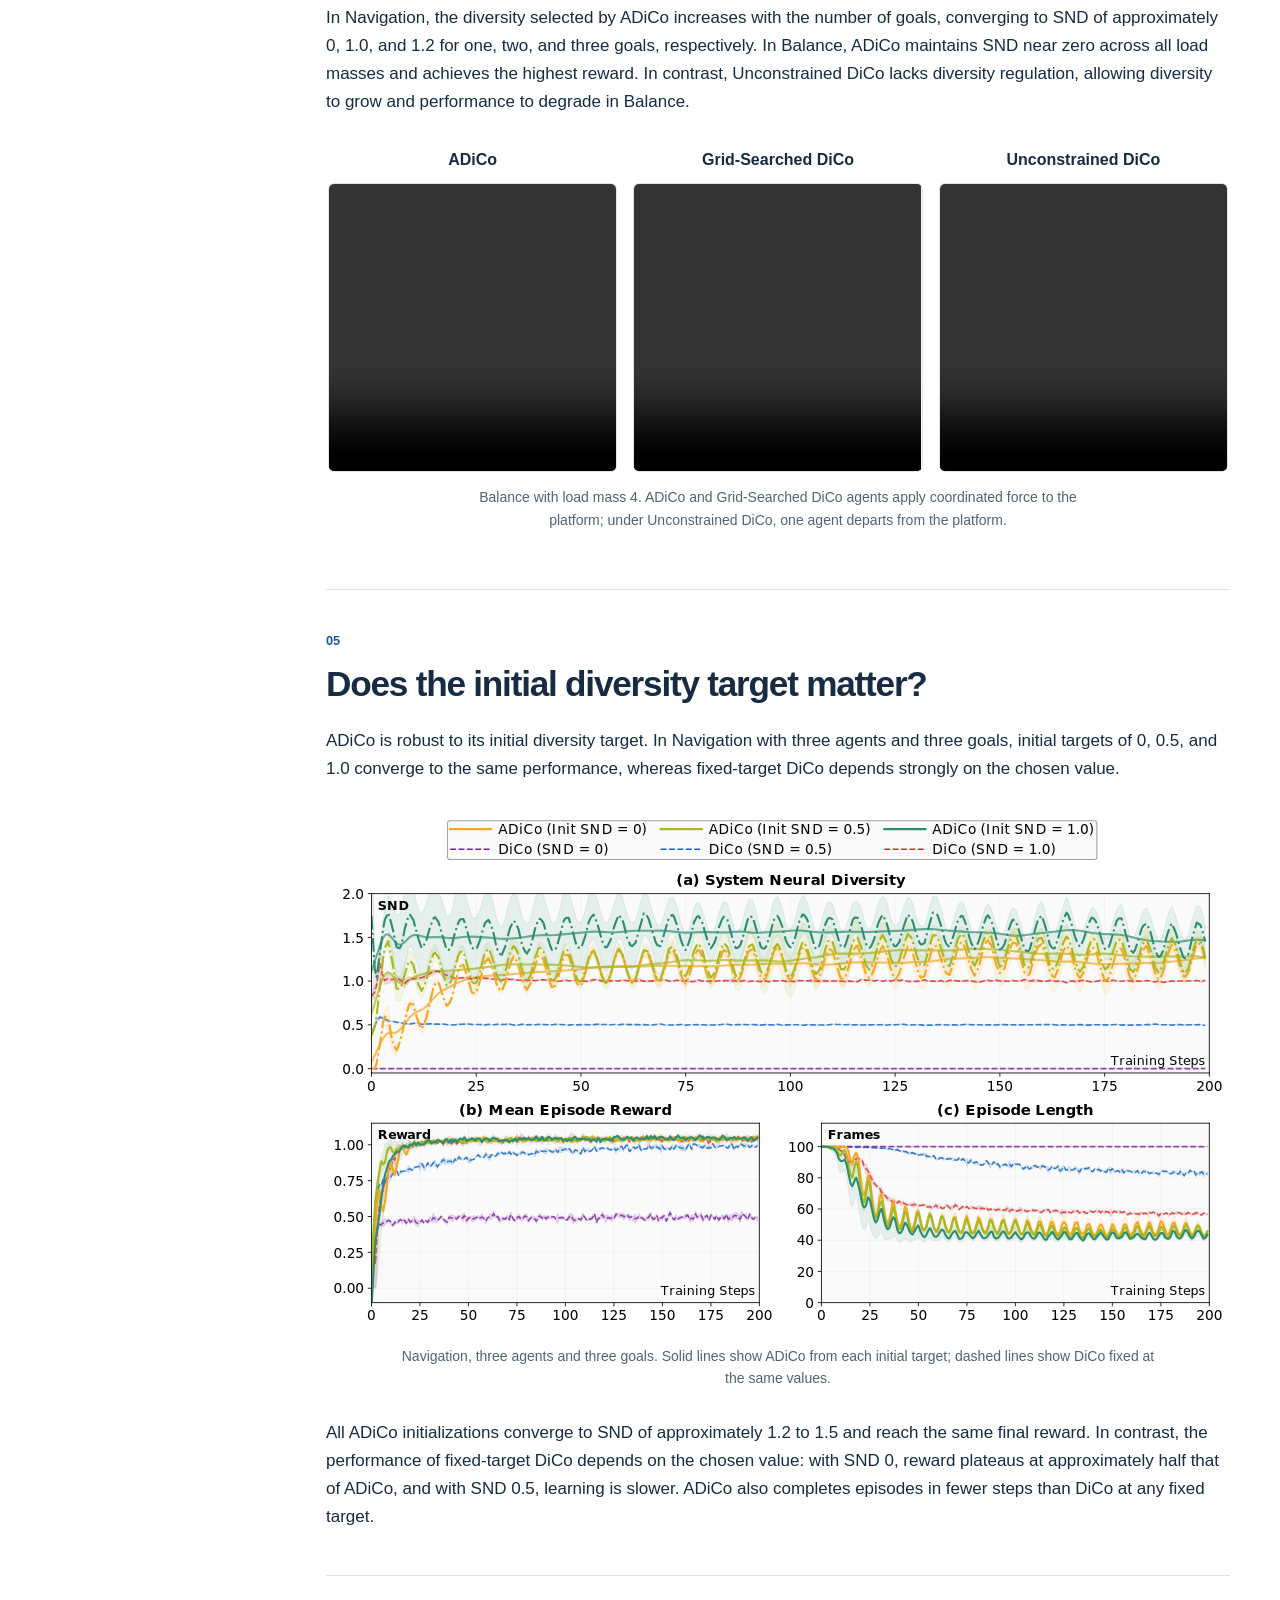
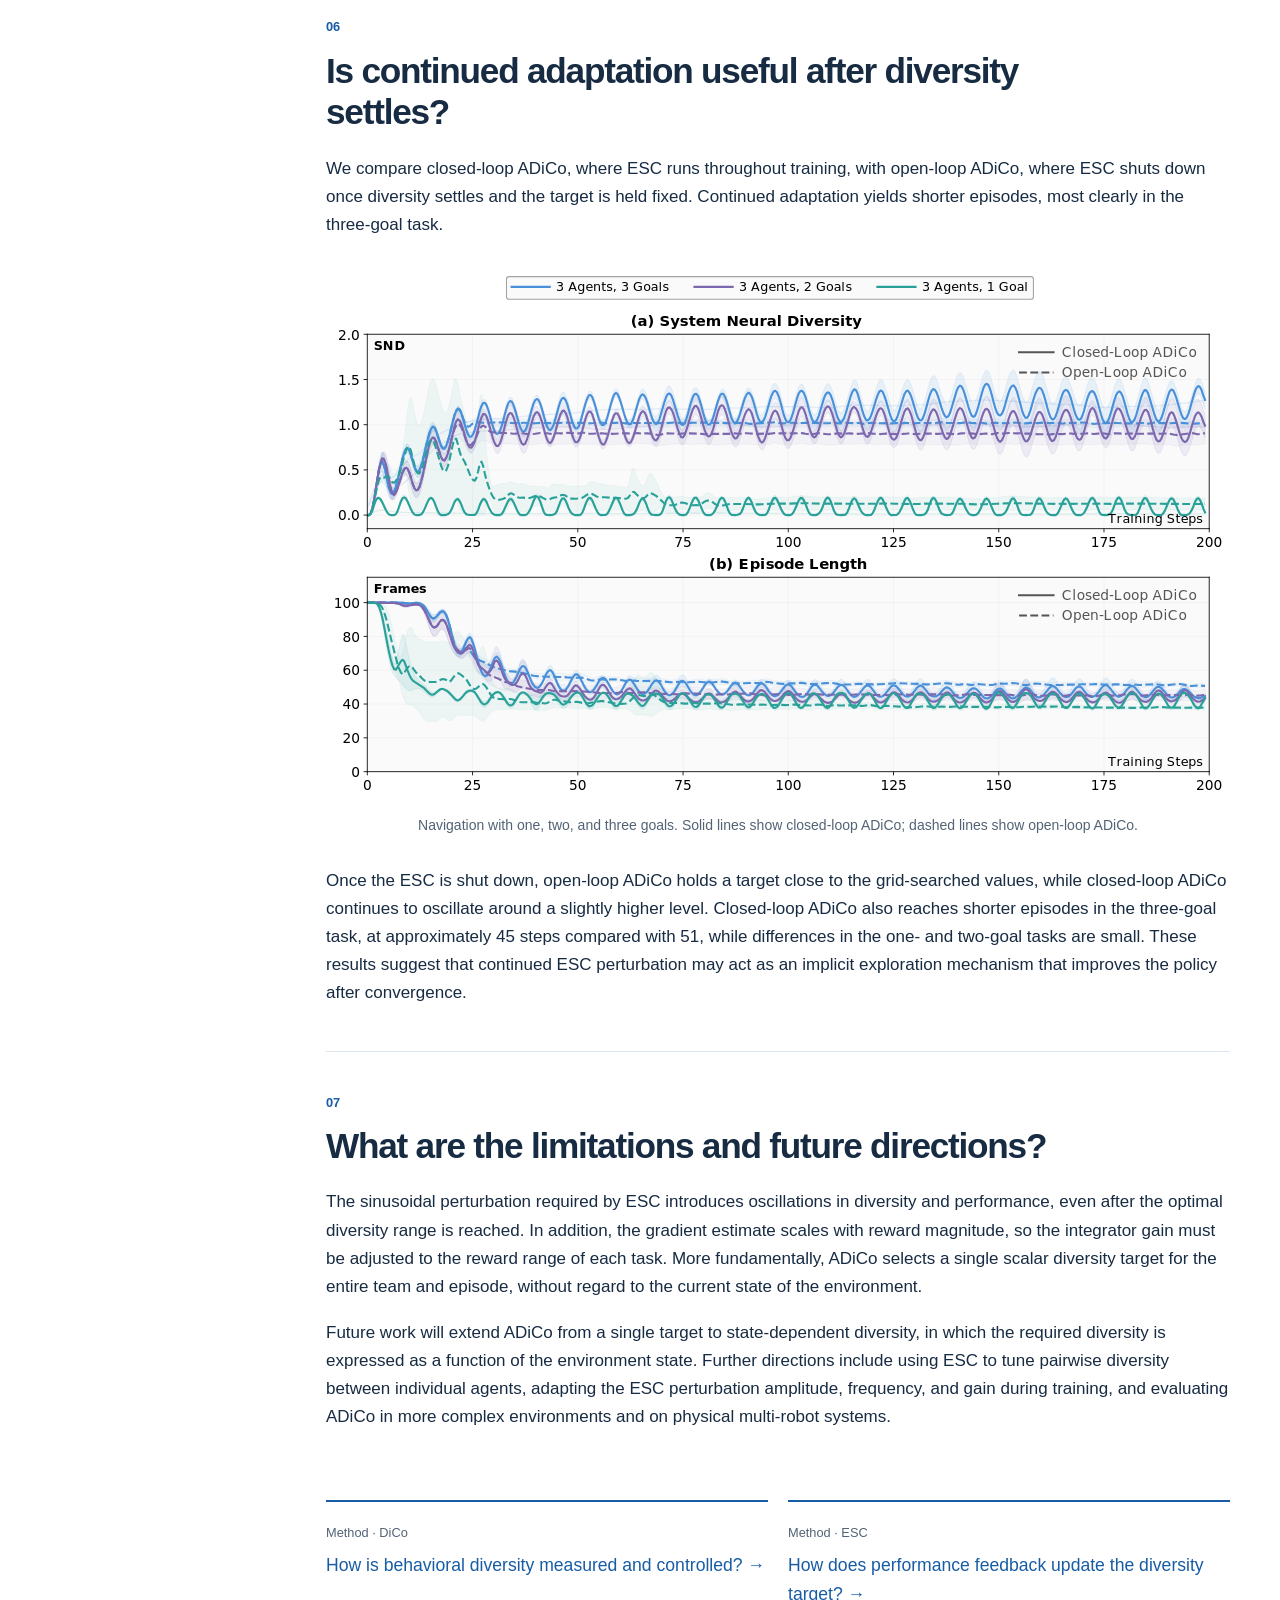
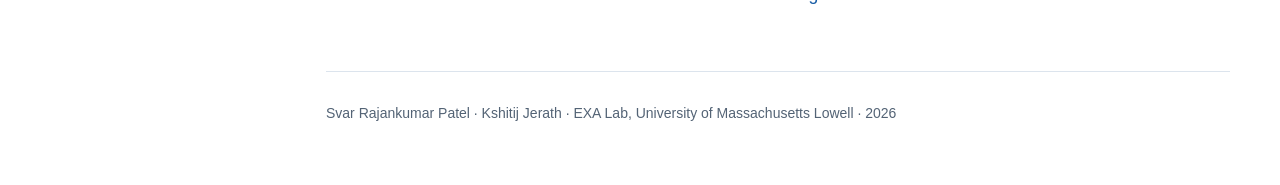
==== commit d9f84885: "Make top navigation bar sticky Keep the page navigation visible at the top of the viewport while scr" ====
--- a/index.html
+++ b/index.html
@@ -14,7 +14,7 @@
   
   <a class="skip-link" href="#main">Skip to content</a>
   <div class="topbar">
-    <a class="wordmark" href="index.html">ADiCo<span>Adaptive Diversity Control</span></a>
+    <a class="wordmark" href="index.html">ADiCo<span>Adaptive Divesity Control</span></a>
     <nav aria-label="Pages">
       <a href="index.html" aria-current="page">ADiCo</a>
       <a href="dico.html">DiCo</a>
@@ -443,6 +443,14 @@
     </main>
   </div>
   <script>
+    const topbar = document.querySelector('.topbar');
+    const updateTopbarHeight = () => {
+      document.documentElement.style.setProperty('--topbar-height', topbar.getBoundingClientRect().height + 'px');
+    };
+    updateTopbarHeight();
+    new ResizeObserver(updateTopbarHeight).observe(topbar);
+
+
     const box = document.querySelector('.sidenav-box');
     const desktop = window.matchMedia('(min-width: 901px)');
     const links = [...box.querySelectorAll('a')];
--- a/styles/layout.css
+++ b/styles/layout.css
@@ -1,13 +1,16 @@
 /* Shared page layout and responsive rules. */
-.topbar { max-width:1320px; margin:auto; min-height:86px; padding:18px 36px; display:flex; justify-content:space-between; align-items:center; gap:24px; border-bottom:1px solid var(--line); }
+:root { --topbar-height:86px; }
+.topbar { position:sticky; top:0; z-index:30; background:var(--paper); max-width:1320px; margin:auto; min-height:86px; padding:18px 36px; display:flex; justify-content:space-between; align-items:center; gap:24px; border-bottom:1px solid var(--line); }
 .page { display:grid; grid-template-columns:235px minmax(0,850px); gap:65px; max-width:1240px; margin:auto; padding:60px 30px 30px; }
 main { min-width:0; }
 .toc { position:sticky; top:30px; align-self:start; }
 .intro { padding:0 0 50px; }
-section { border-top:1px solid var(--line); padding:40px 0 26px; scroll-margin-top:25px; }
+section { border-top:1px solid var(--line); padding:40px 0 26px; scroll-margin-top:calc(var(--topbar-height) + 25px); }
 figure { margin:28px 0; }
 figure img,figure video { width:100%; height:auto; display:block; object-fit:contain; }
 footer { border-top:1px solid var(--line); padding:30px 0; margin-top:42px; color:var(--muted); font-size:.875rem; }
 @media(max-width:950px) { .page { grid-template-columns:190px minmax(0,1fr); gap:30px; } }
 @media(max-width:720px) { .topbar { padding:16px 20px; flex-wrap:wrap; } .page { display:block; padding:28px 20px; } .toc { position:static; margin-bottom:36px; padding-bottom:20px; border-bottom:1px solid var(--line); } .toc ol { display:grid; grid-template-columns:1fr 1fr; gap:4px 18px; } h1 br { display:none; } }
 @media(max-width:420px) { .toc ol { grid-template-columns:1fr; } }
+
+#main { scroll-margin-top:calc(var(--topbar-height) + 24px); }
--- a/styles/components.css
+++ b/styles/components.css
@@ -4,7 +4,7 @@
   position: absolute;
   top: -100px;
   left: 15px;
-  z-index: 5;
+  z-index: 40;
   padding: 10px;
   background: var(--paper);
   color: var(--ink);
@@ -86,7 +86,7 @@
   flex-wrap: wrap;
   align-items: center;
   gap: 12px;
-  margin-top: 24px;
+  margin-top: calc(var(--topbar-height) + 24px);
 }
 
 .resource-link {
@@ -417,7 +417,7 @@
     align-self: start;
     position: sticky;
     top: 24px;
-    max-height: calc(100vh - 48px);
+    max-height: calc(100dvh - var(--topbar-height) - 48px);
     overflow-y: auto;
   }
 
@@ -434,8 +434,10 @@
 
   .sidenav {
     position: sticky;
-    top: 0;
+    top: var(--topbar-height);
     z-index: 20;
+    max-height: calc(100dvh - var(--topbar-height));
+    overflow-y: auto;
     margin-bottom: 24px;
     padding: 12px 0;
     background: var(--paper);
@@ -463,6 +465,6 @@
   }
 
   main section[id] {
-    scroll-margin-top: 70px;
+    scroll-margin-top: calc(var(--topbar-height) + 70px);
   }
 }
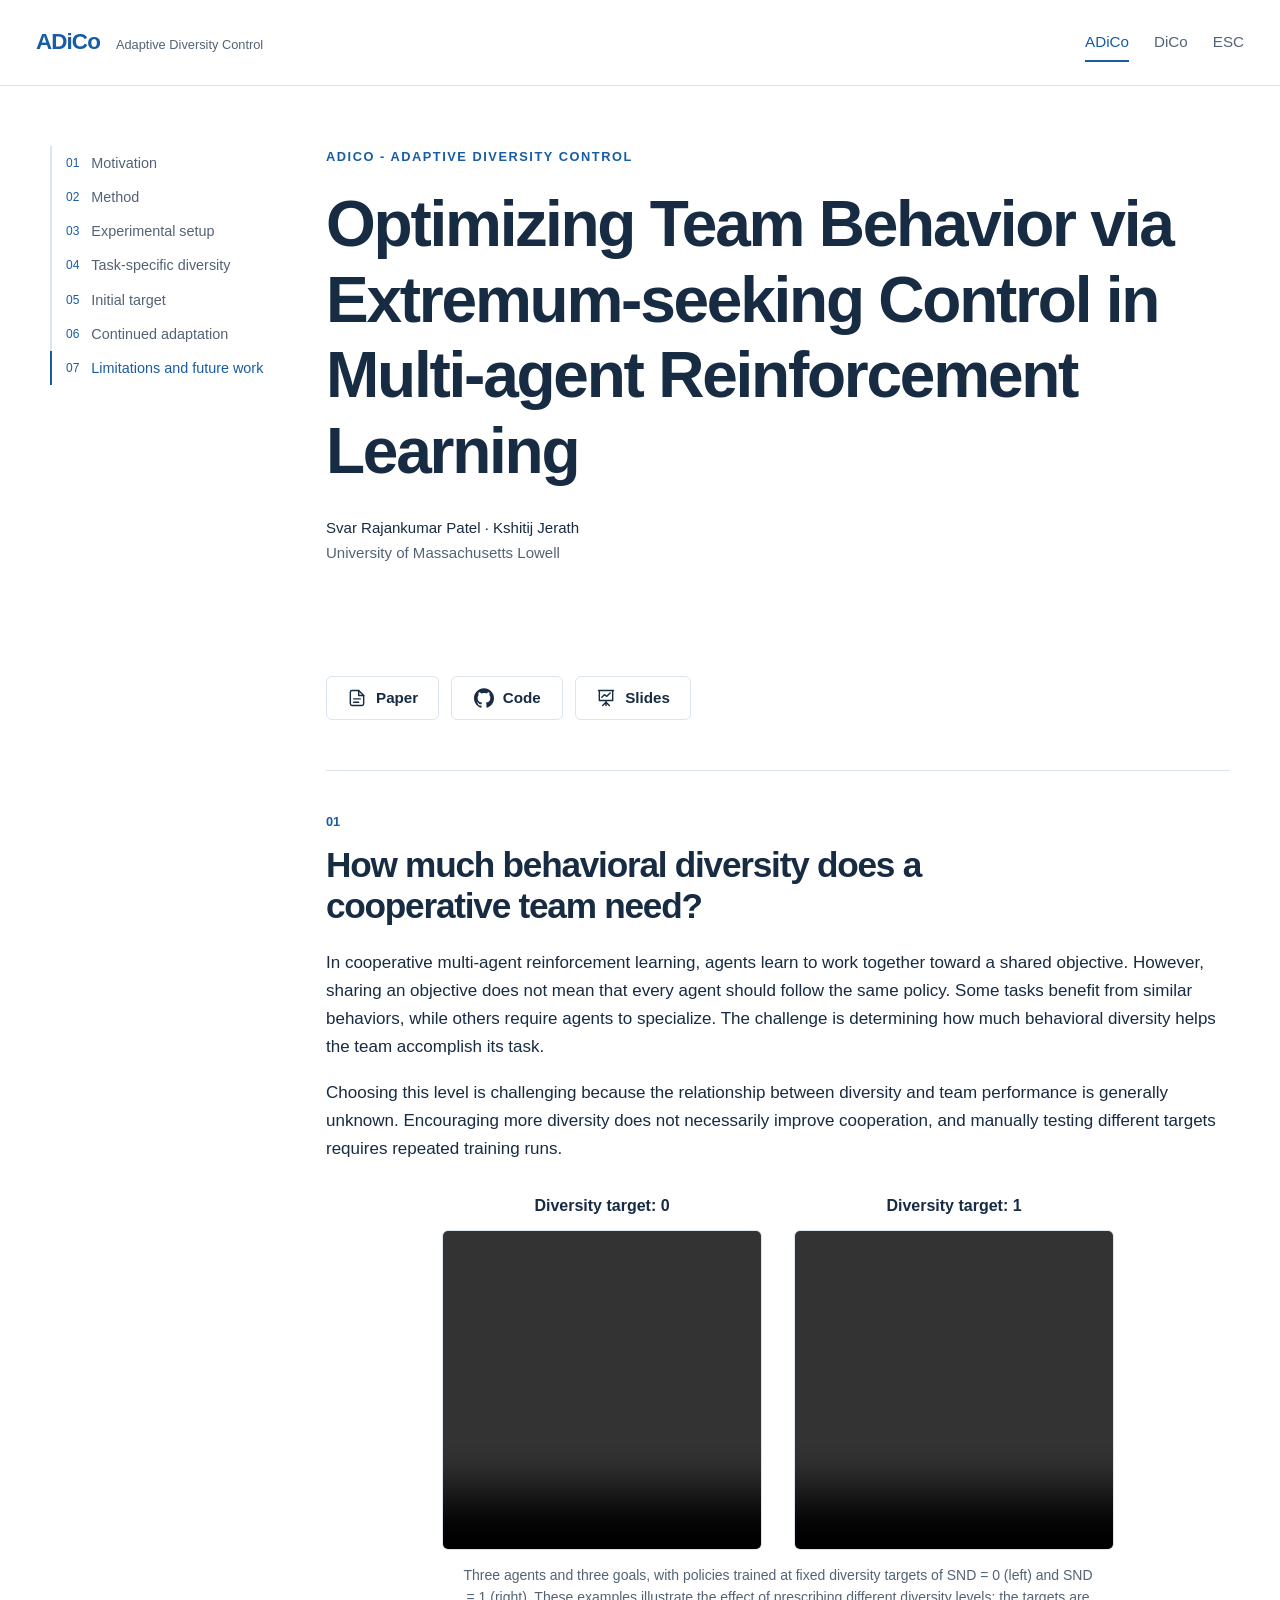
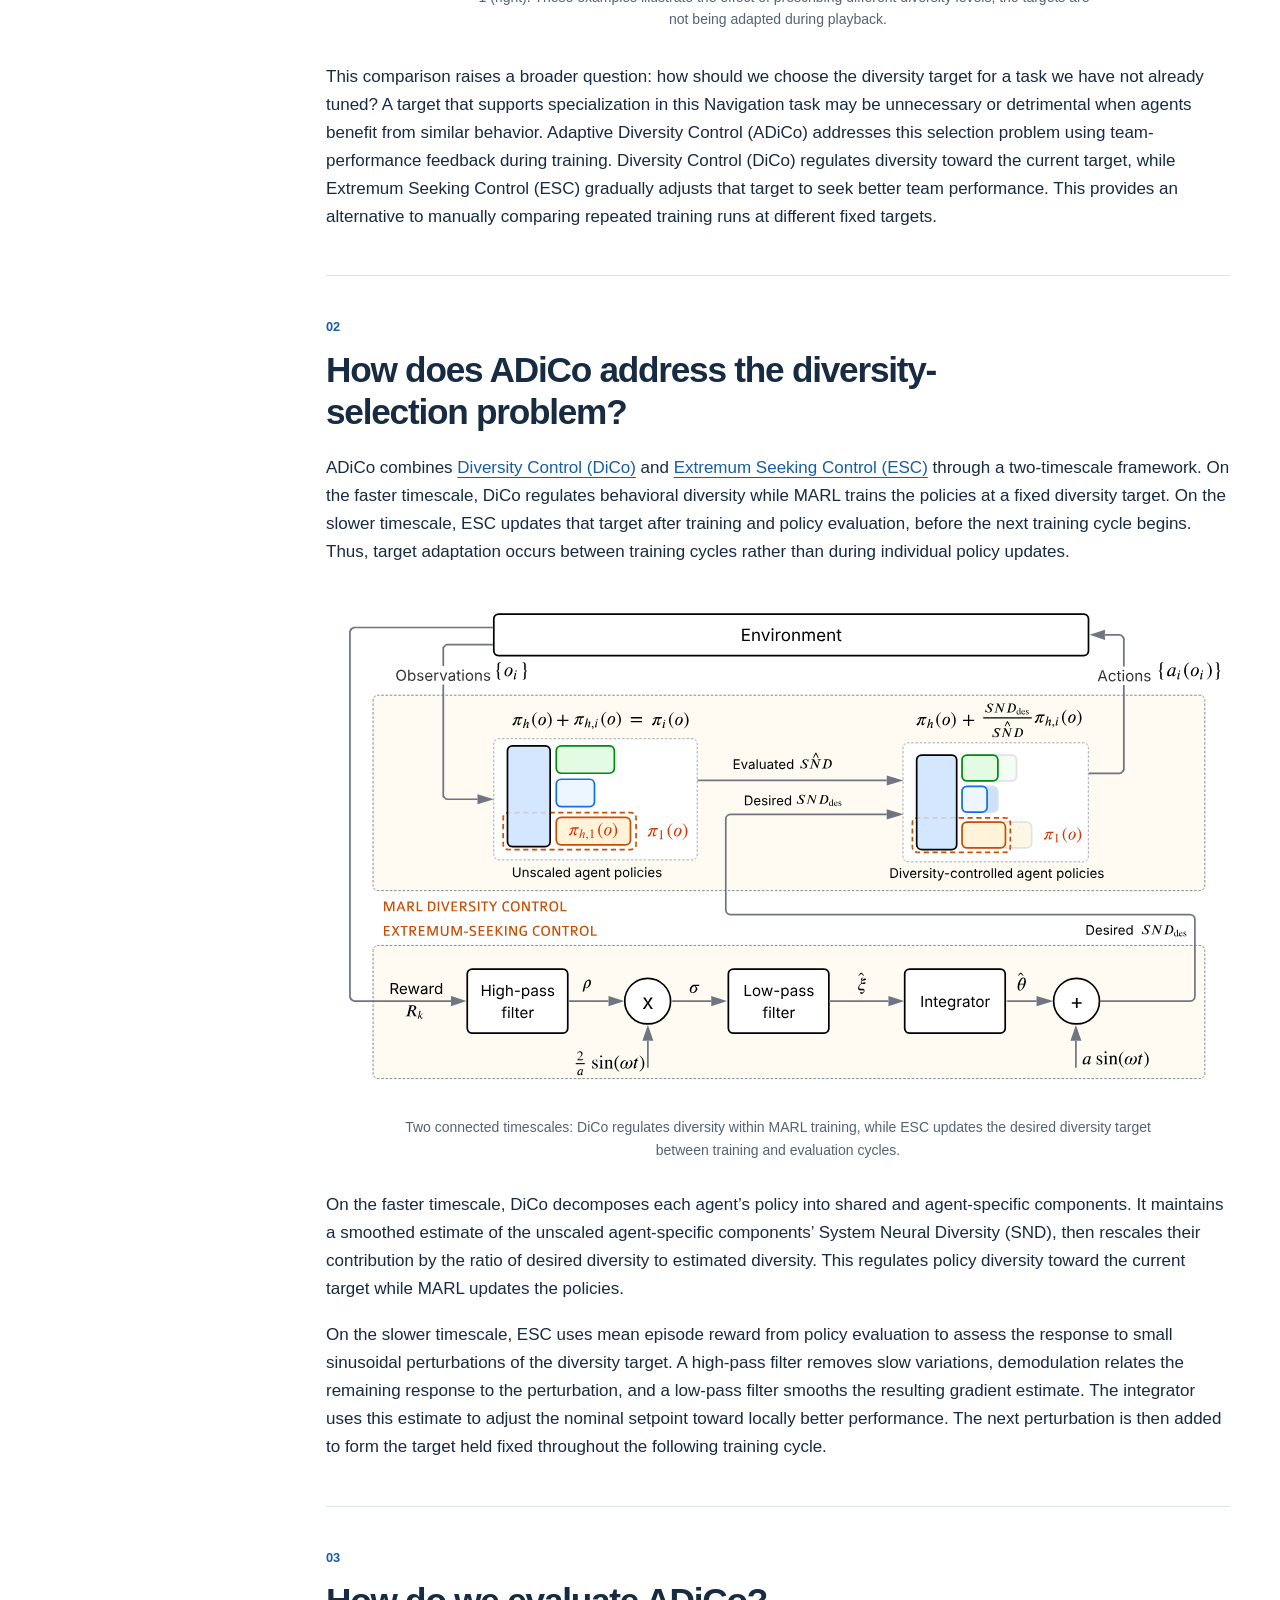
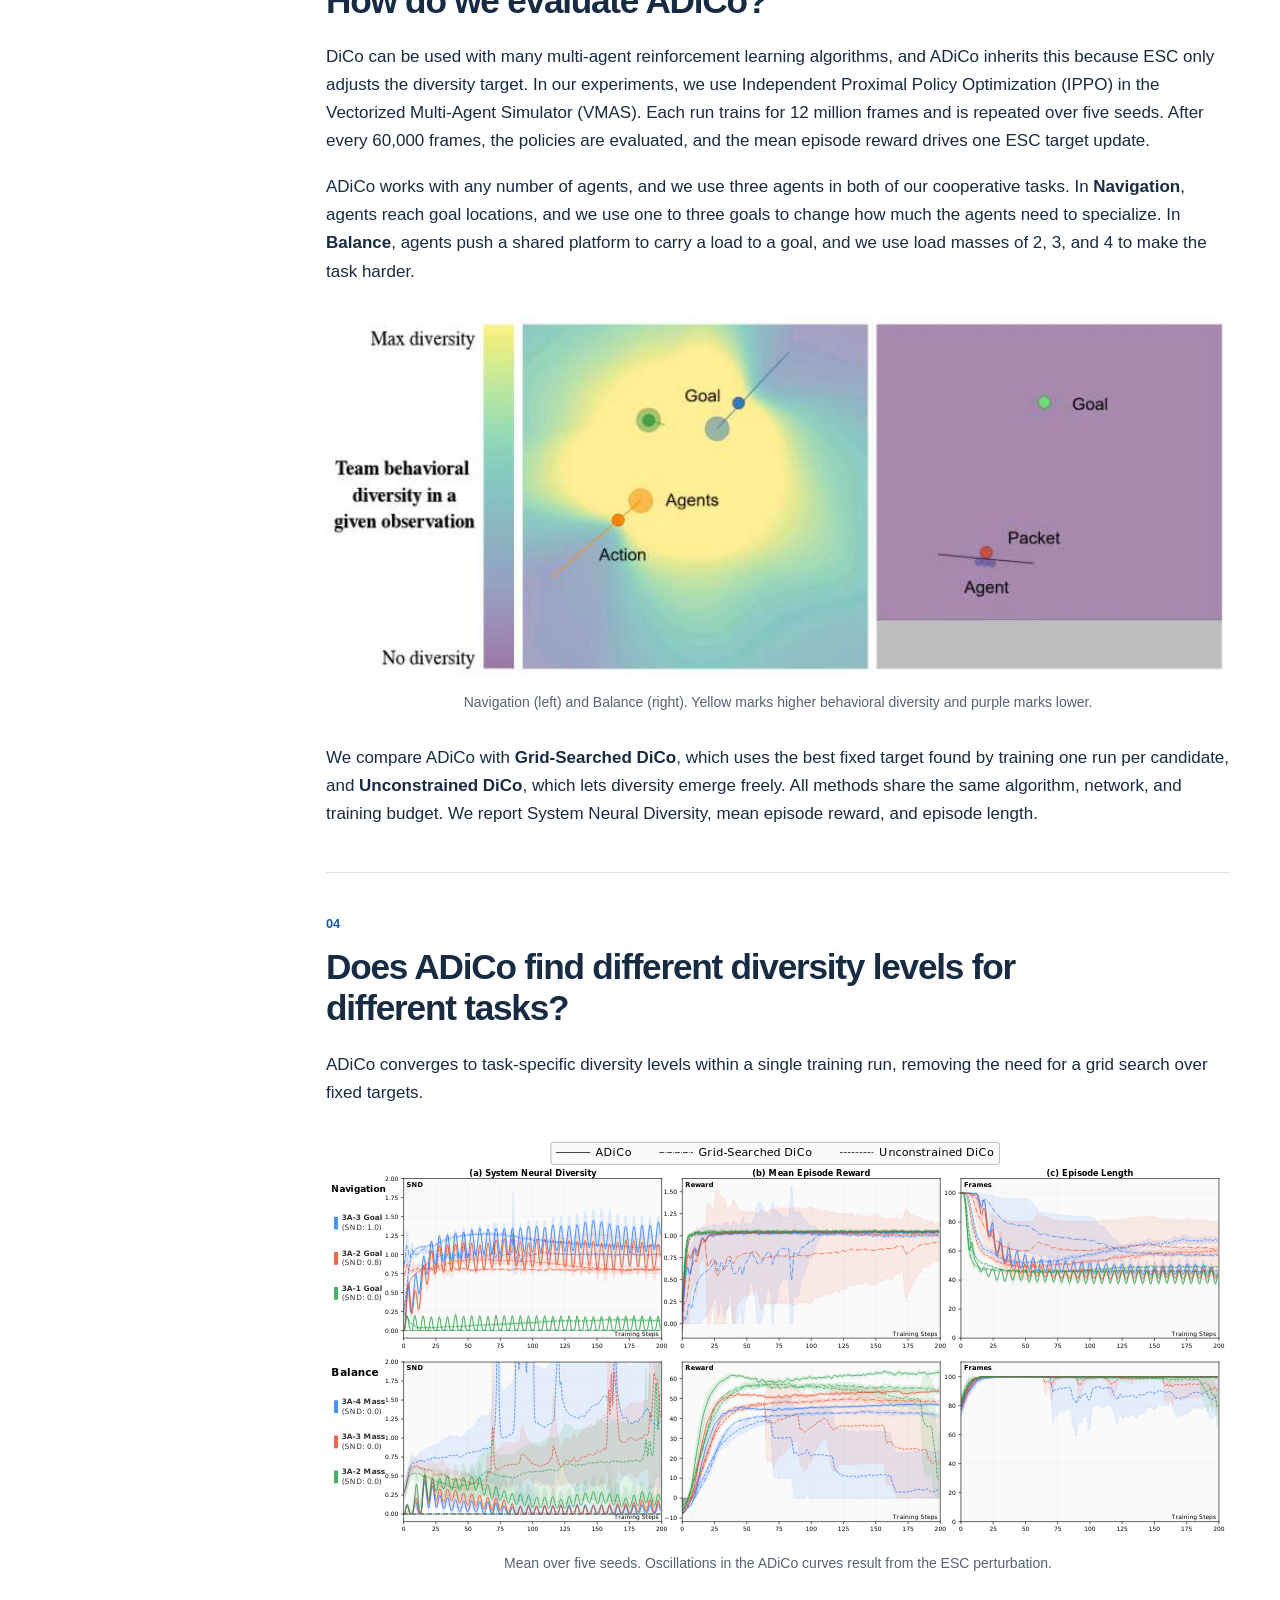
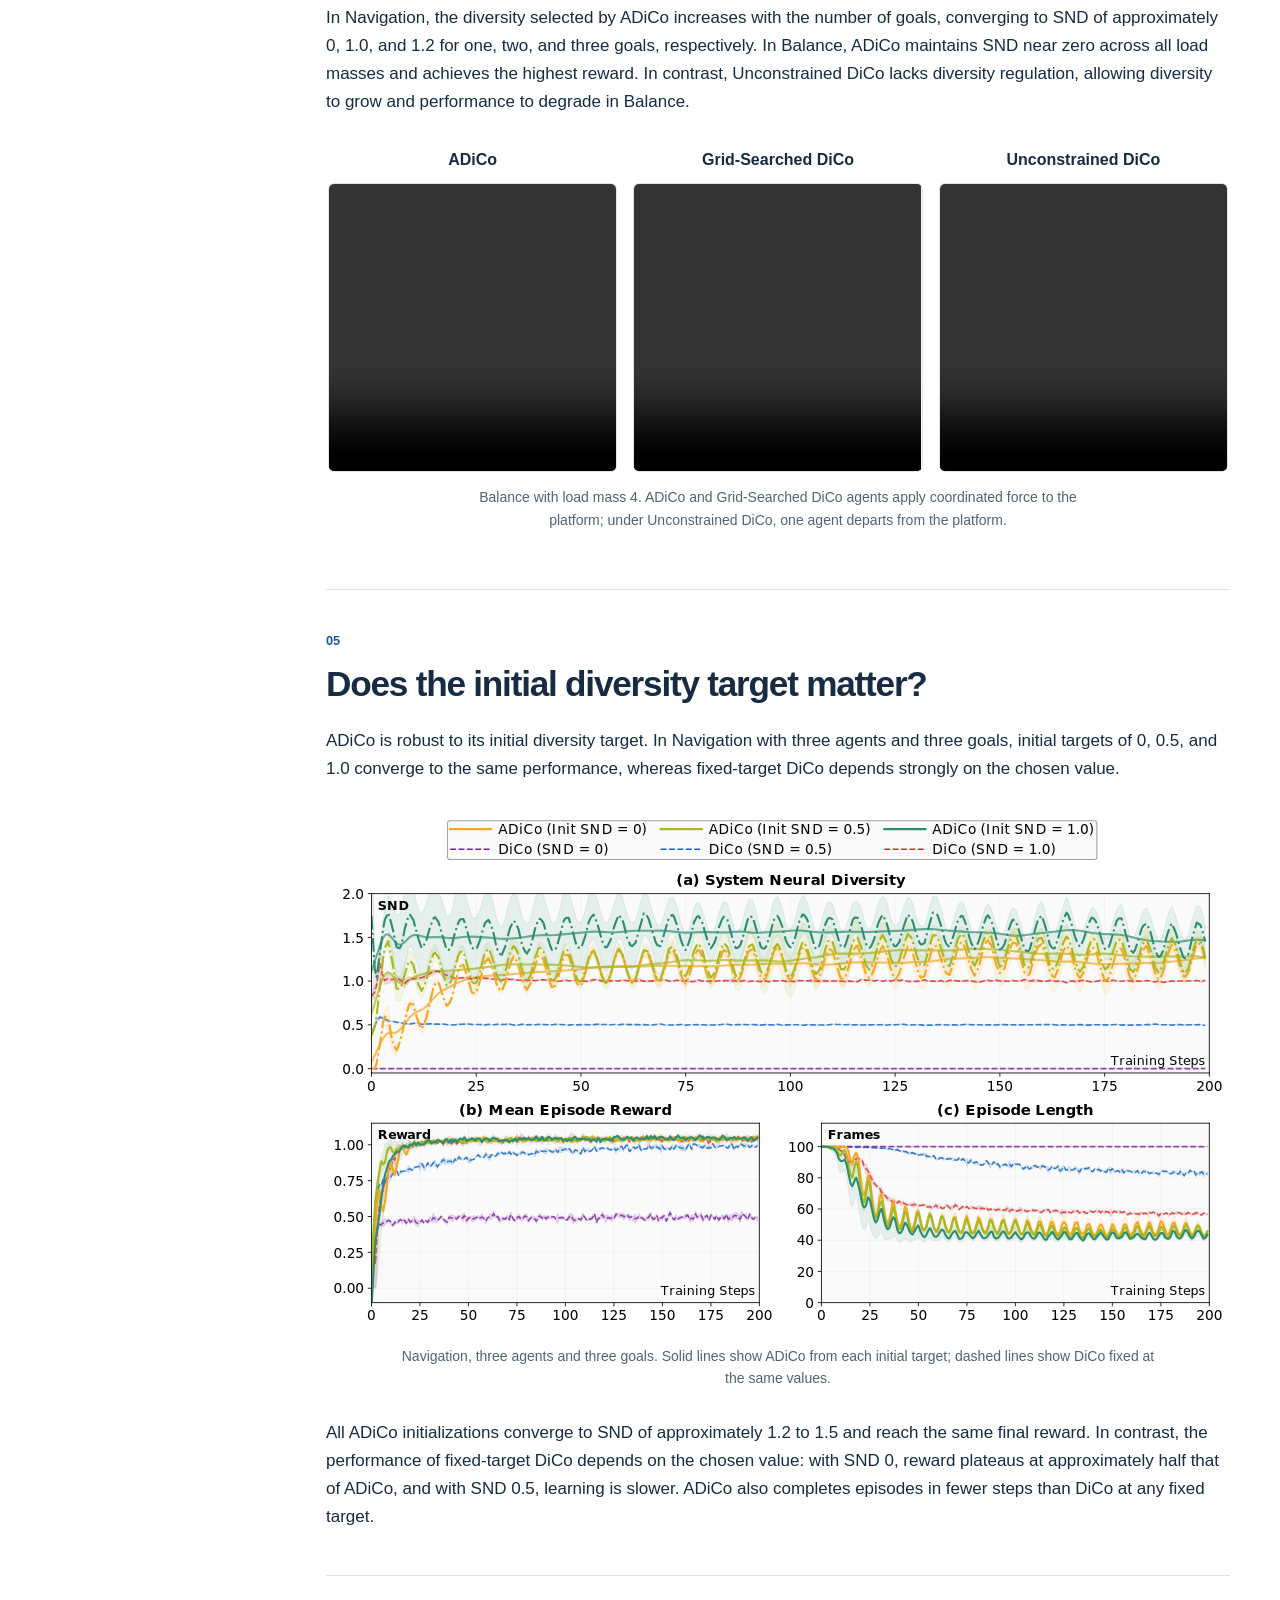
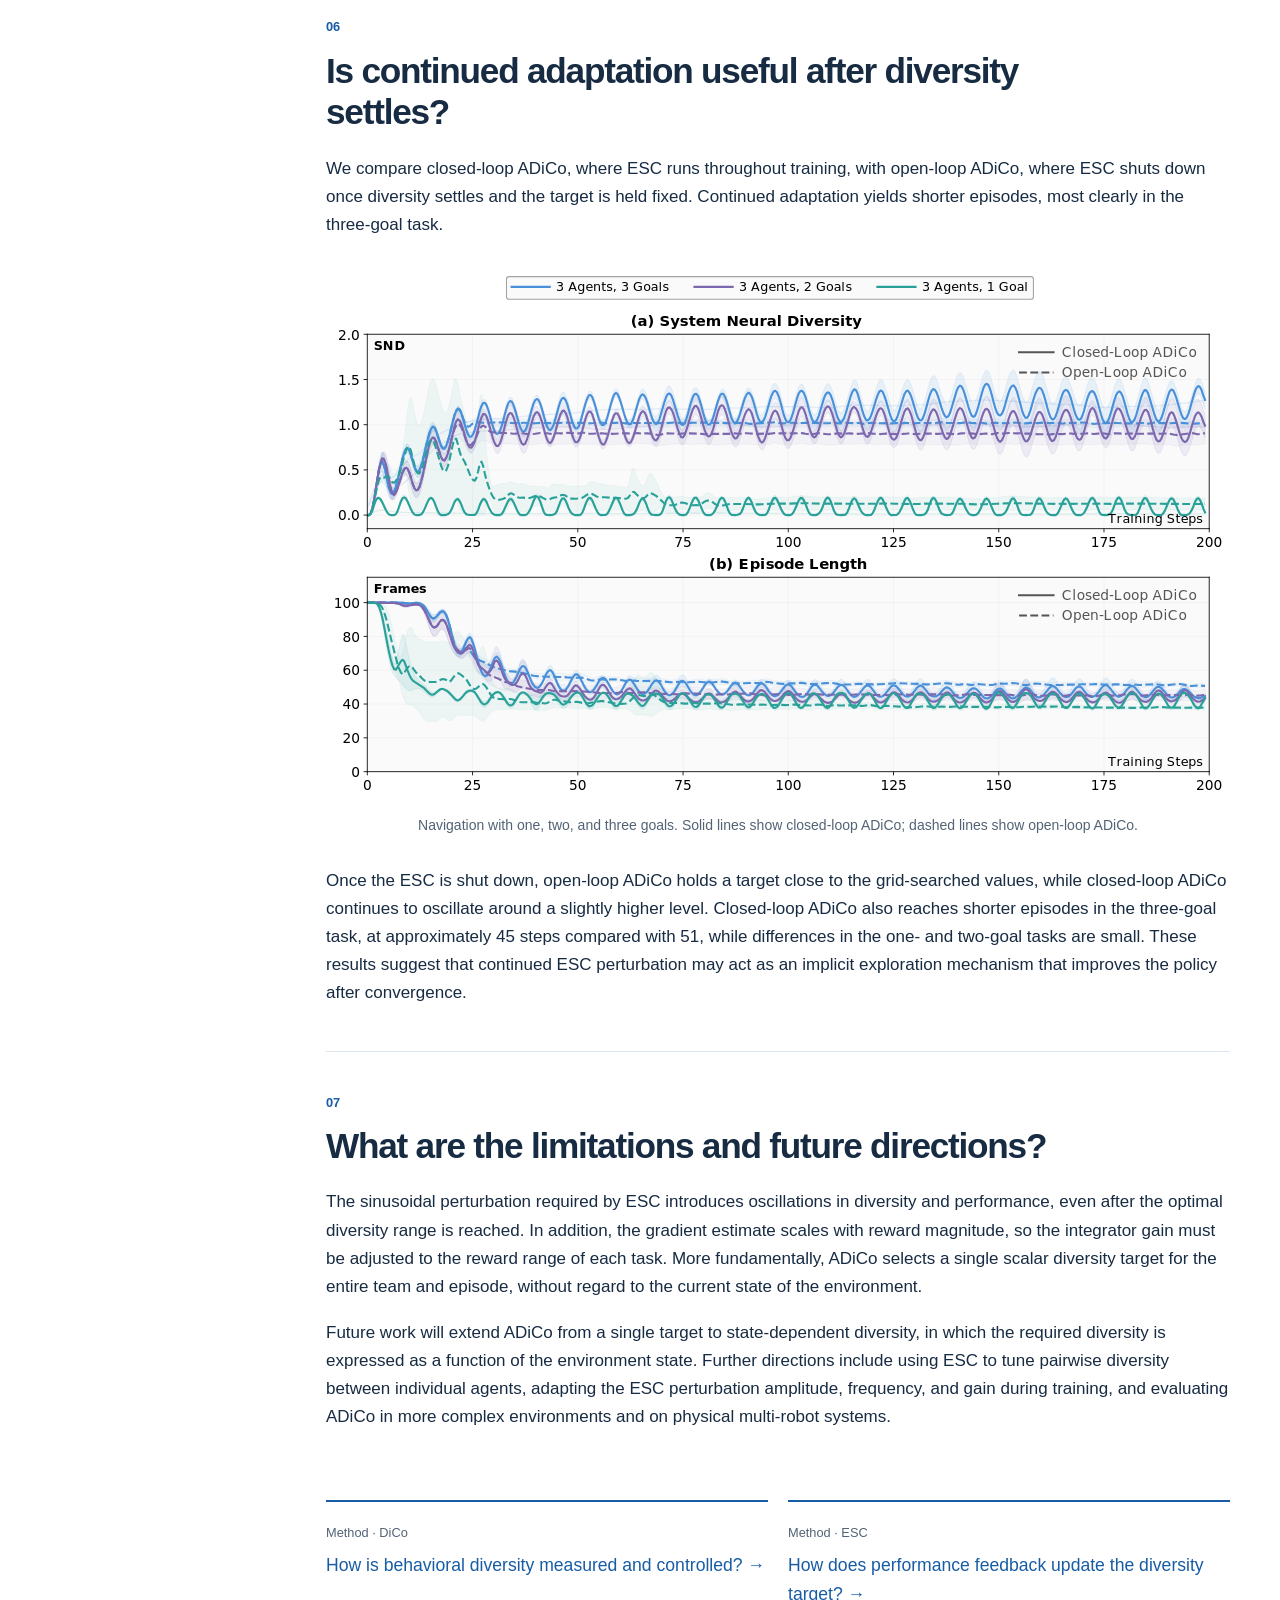
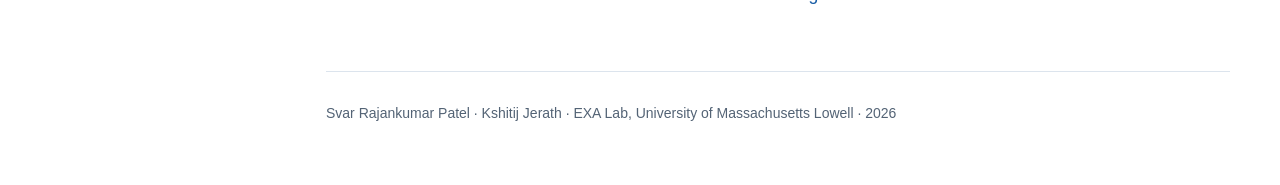
==== commit 7190fa41: "Update navigation subtitle" ====
--- a/index.html
+++ b/index.html
@@ -14,7 +14,7 @@
   
   <a class="skip-link" href="#main">Skip to content</a>
   <div class="topbar">
-    <a class="wordmark" href="index.html">ADiCo<span>Adaptive Divesity Control</span></a>
+    <a class="wordmark" href="index.html">ADiCo<span>Adaptive Diversity Control</span></a>
     <nav aria-label="Pages">
       <a href="index.html" aria-current="page">ADiCo</a>
       <a href="dico.html">DiCo</a>
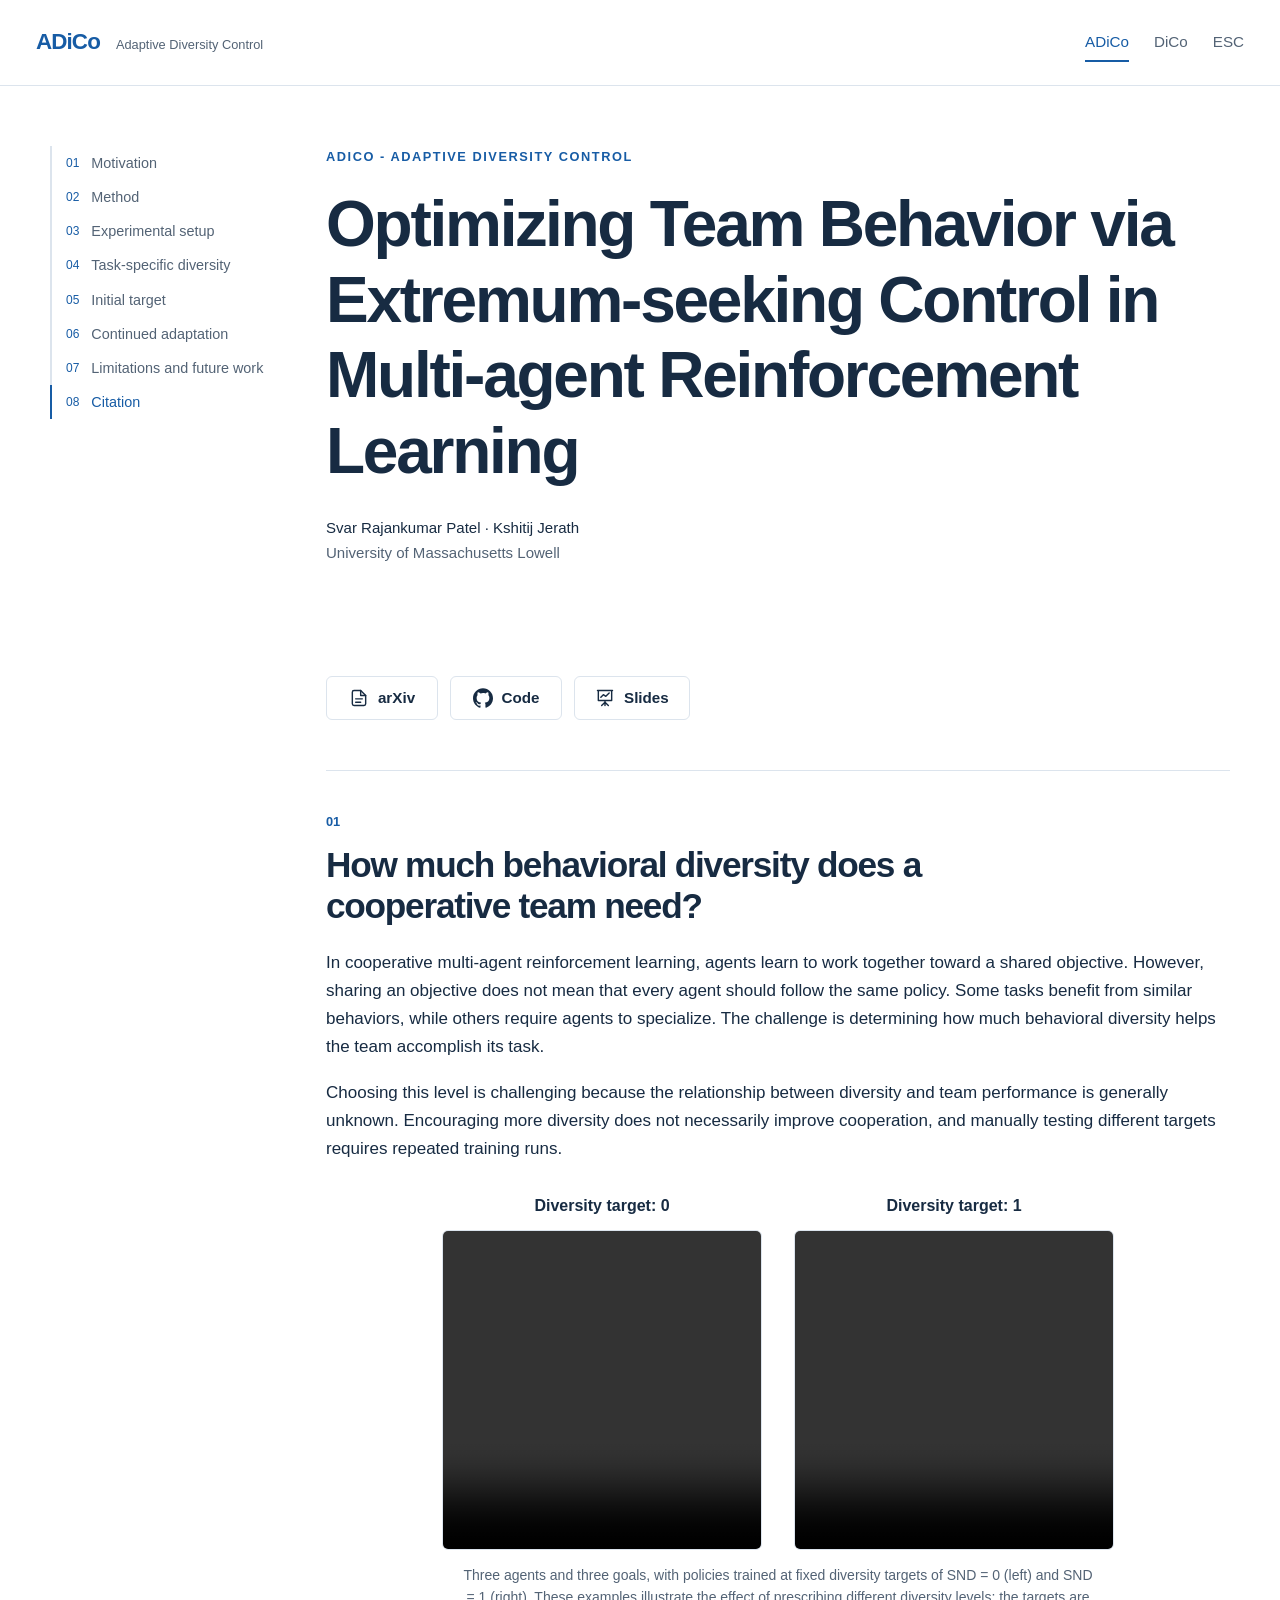
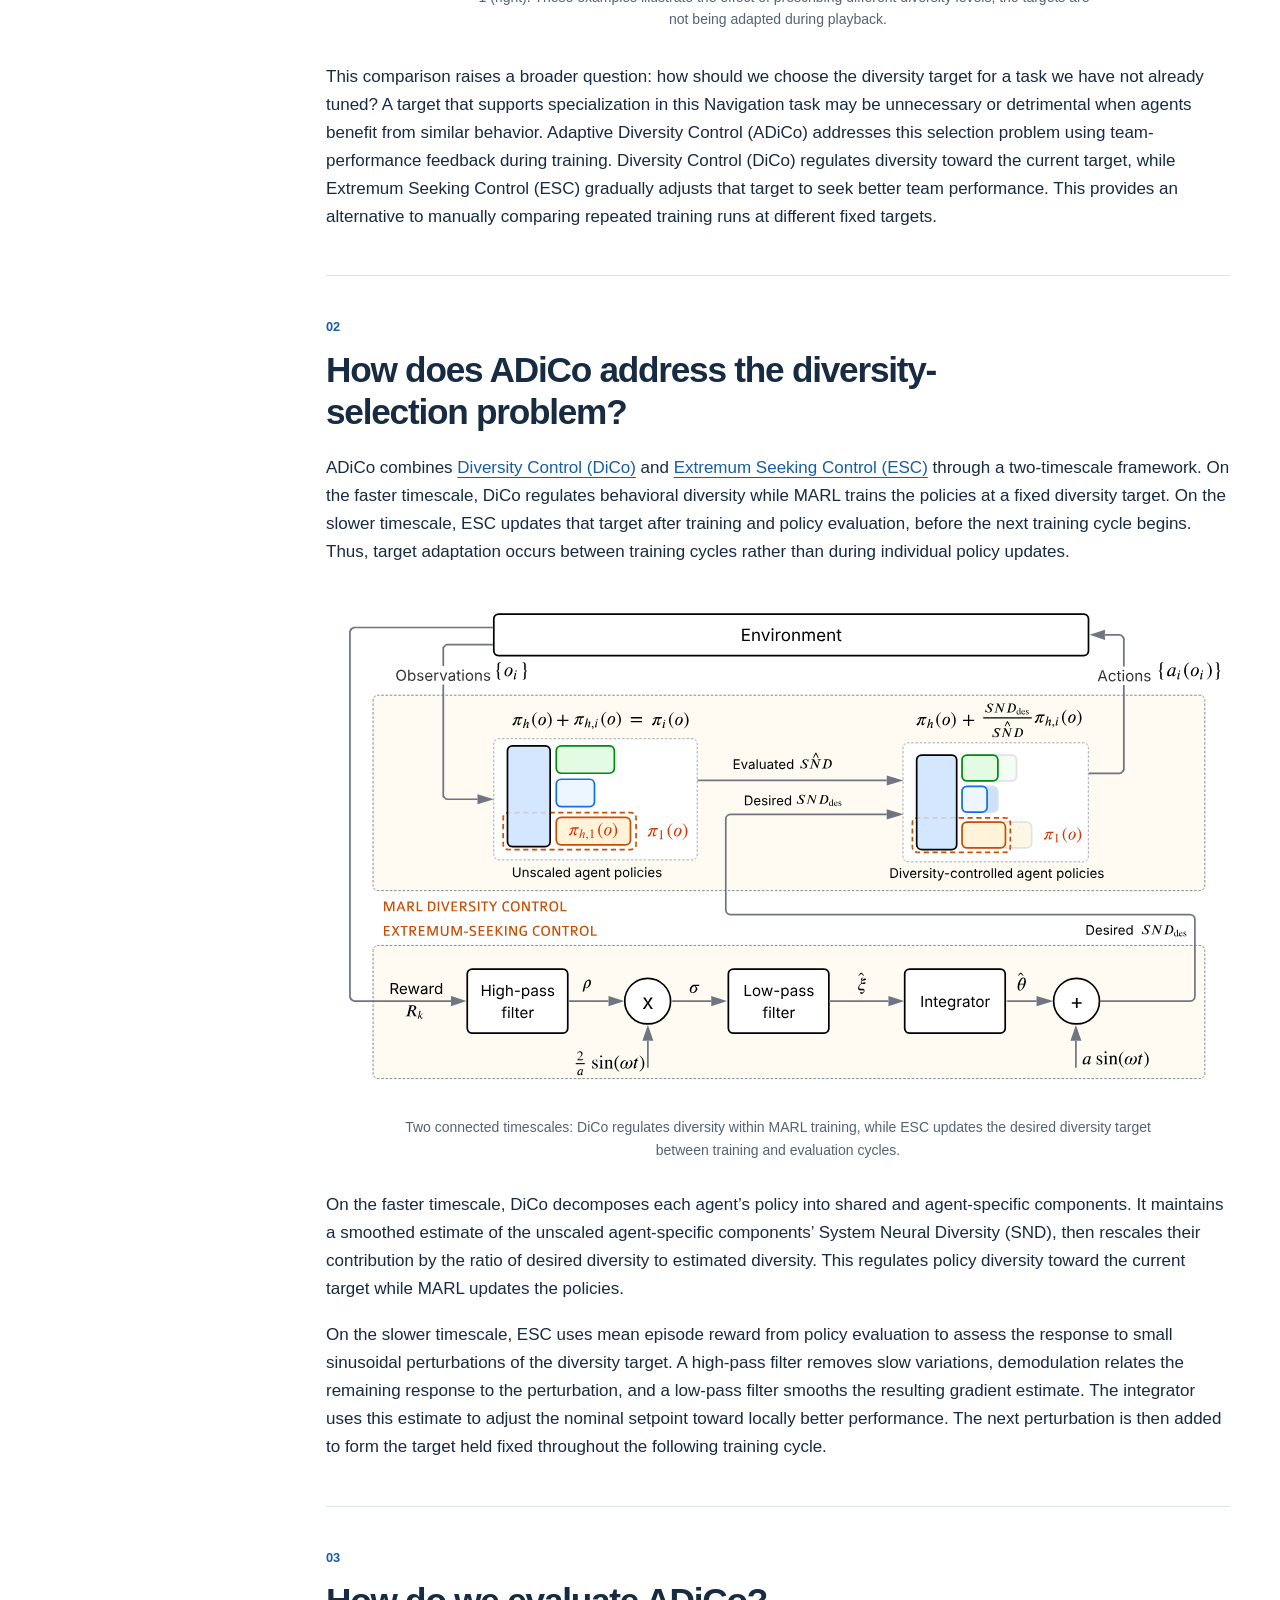
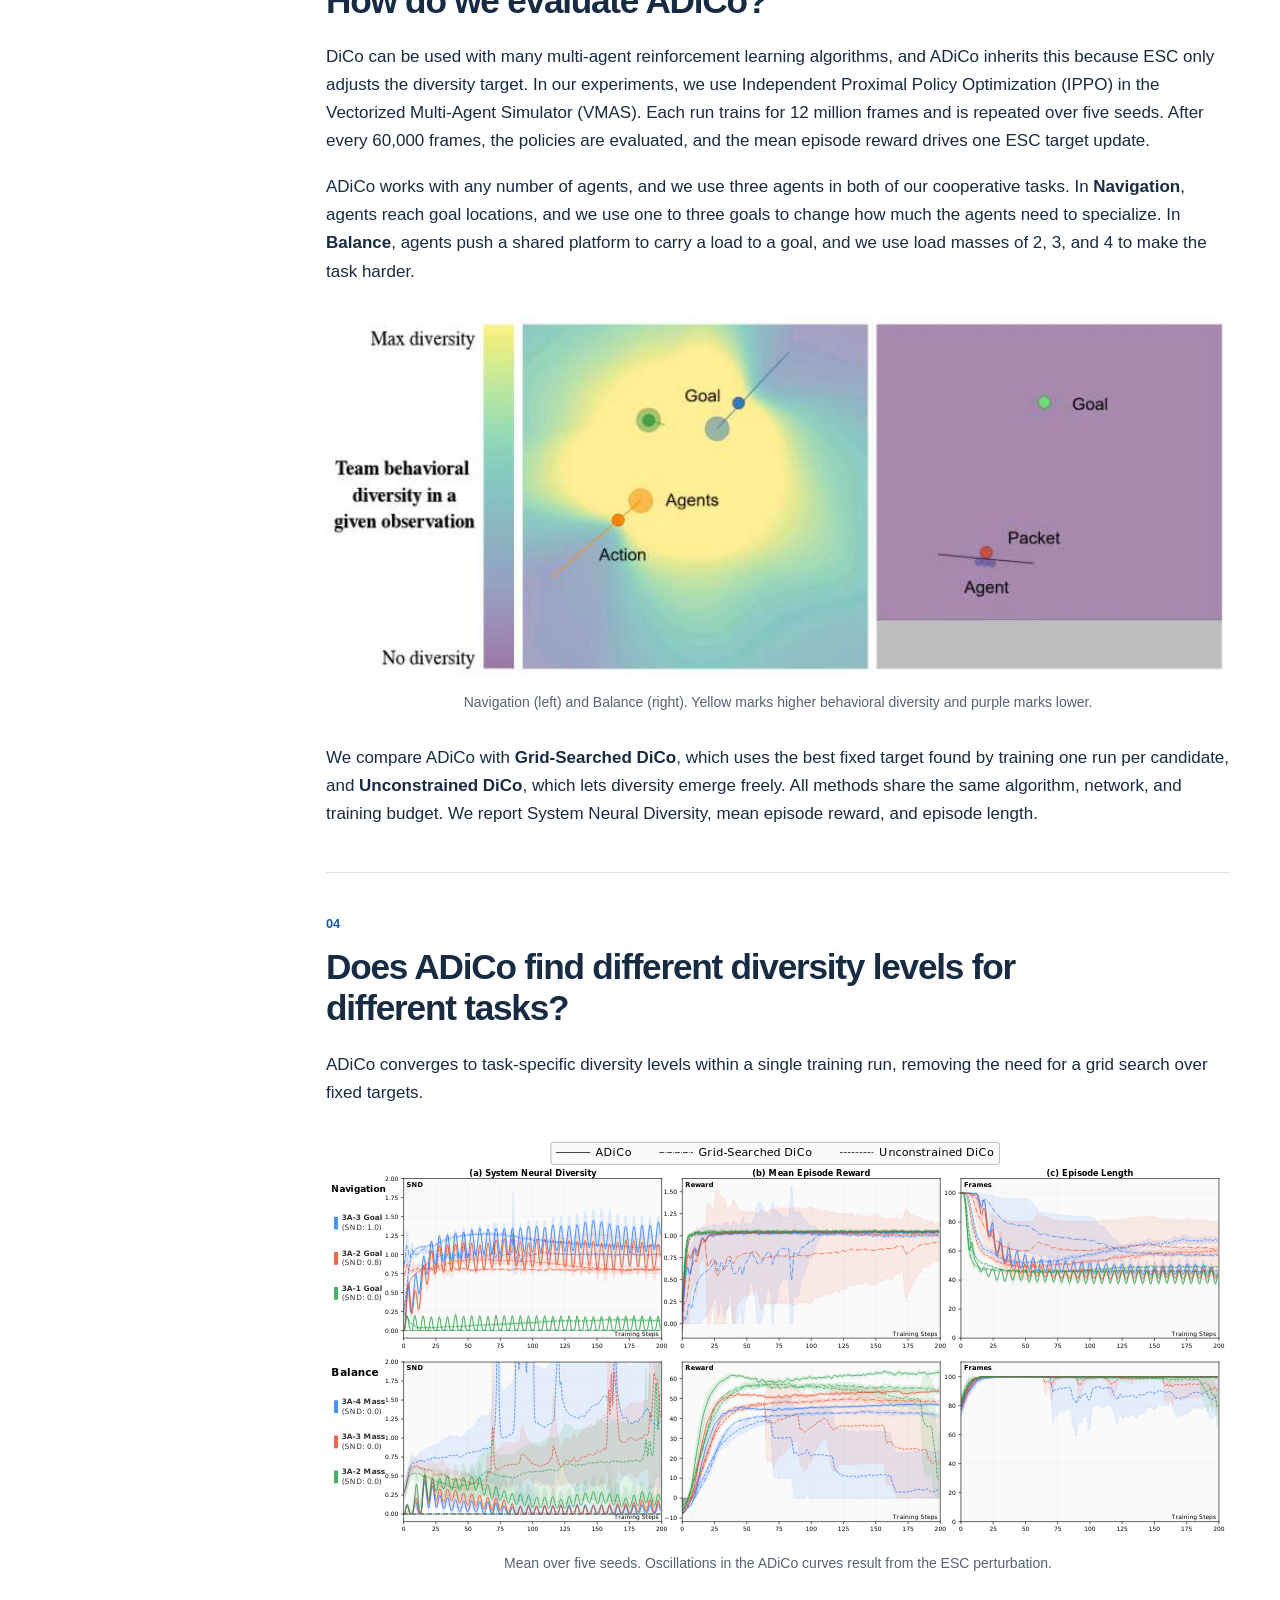
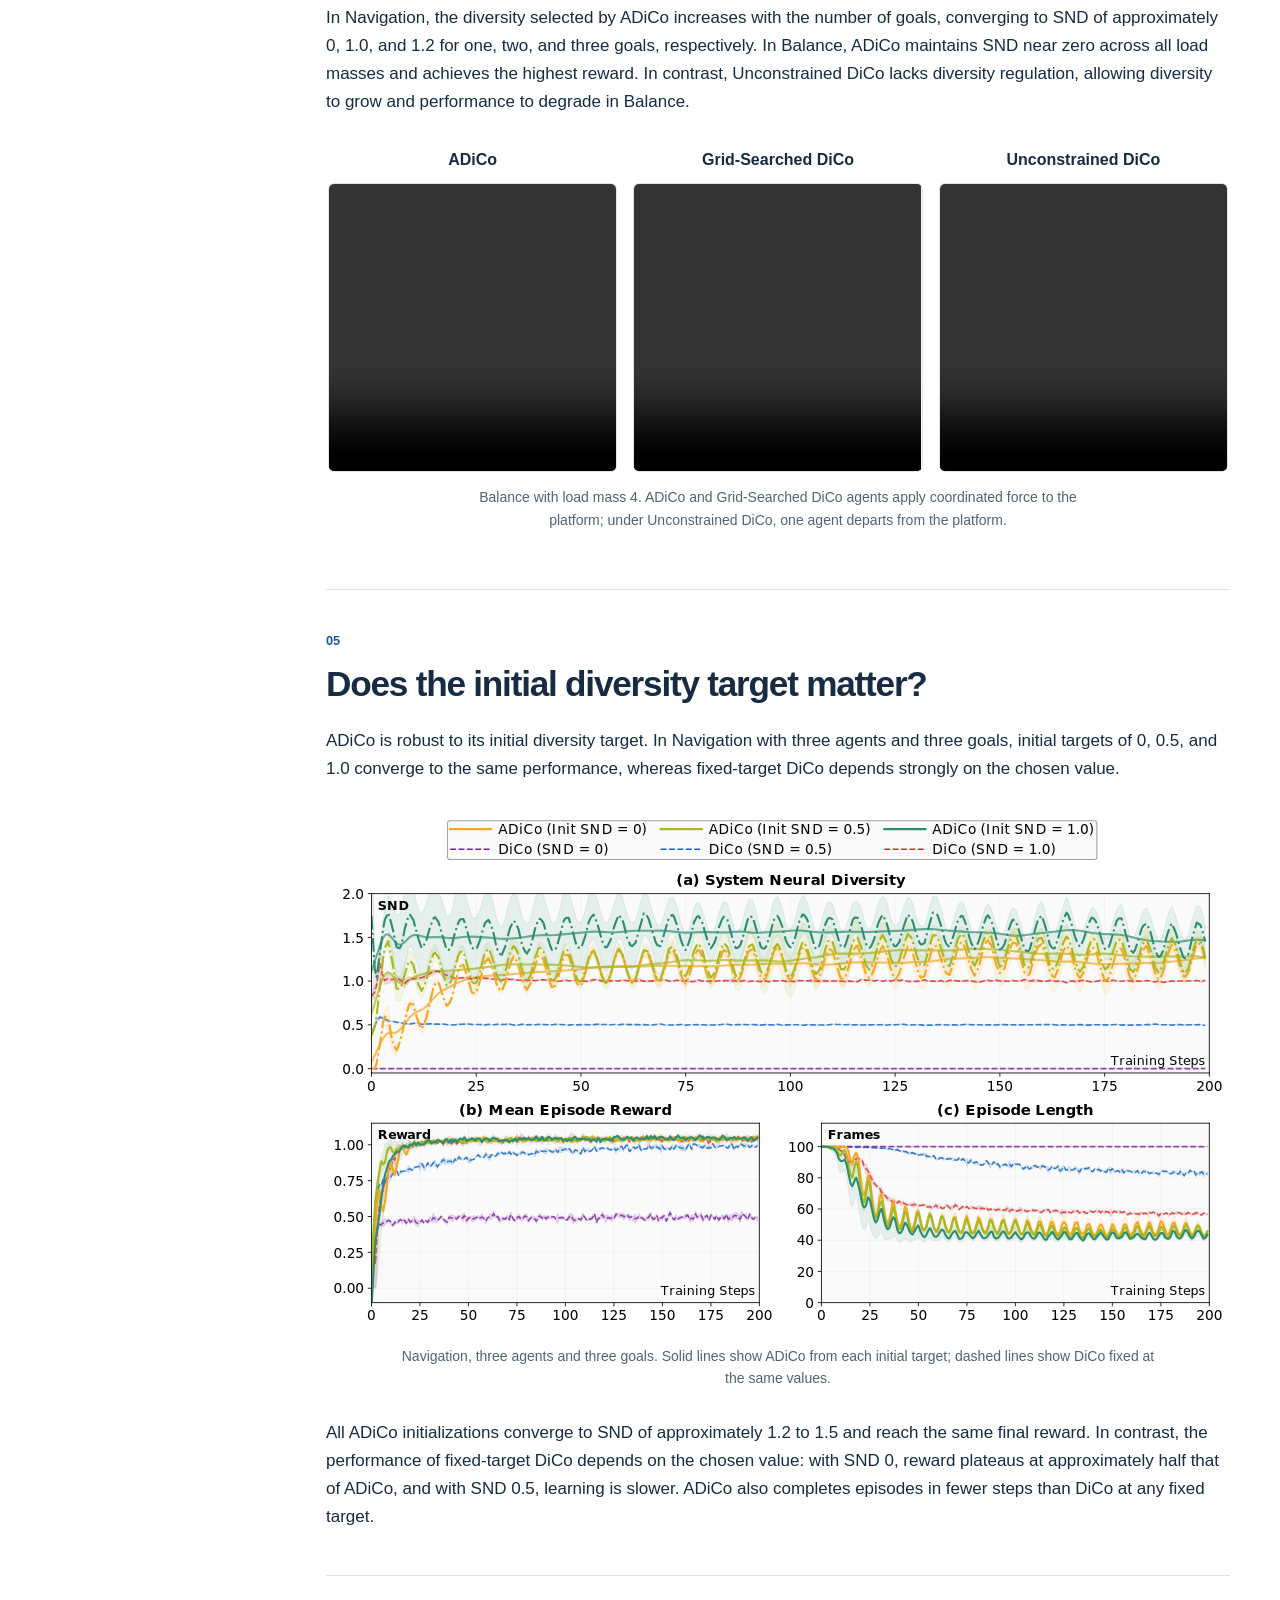
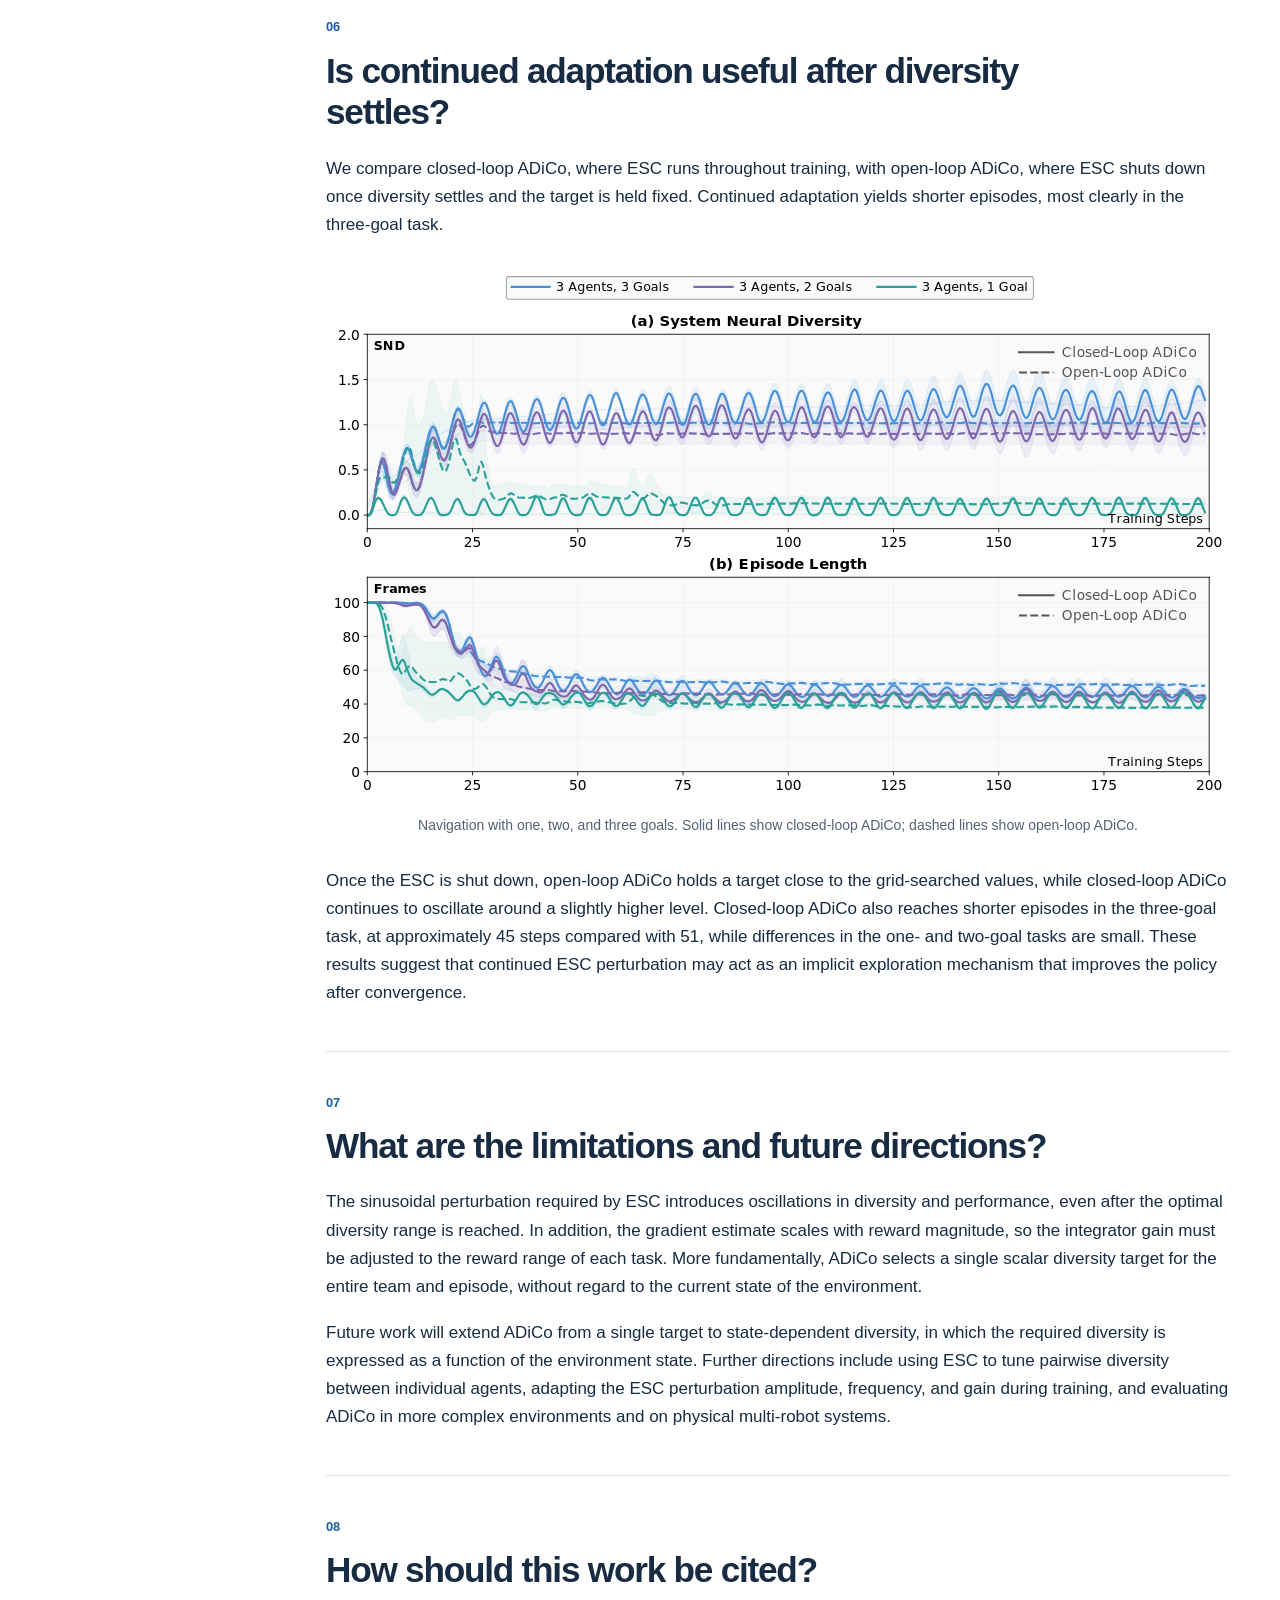
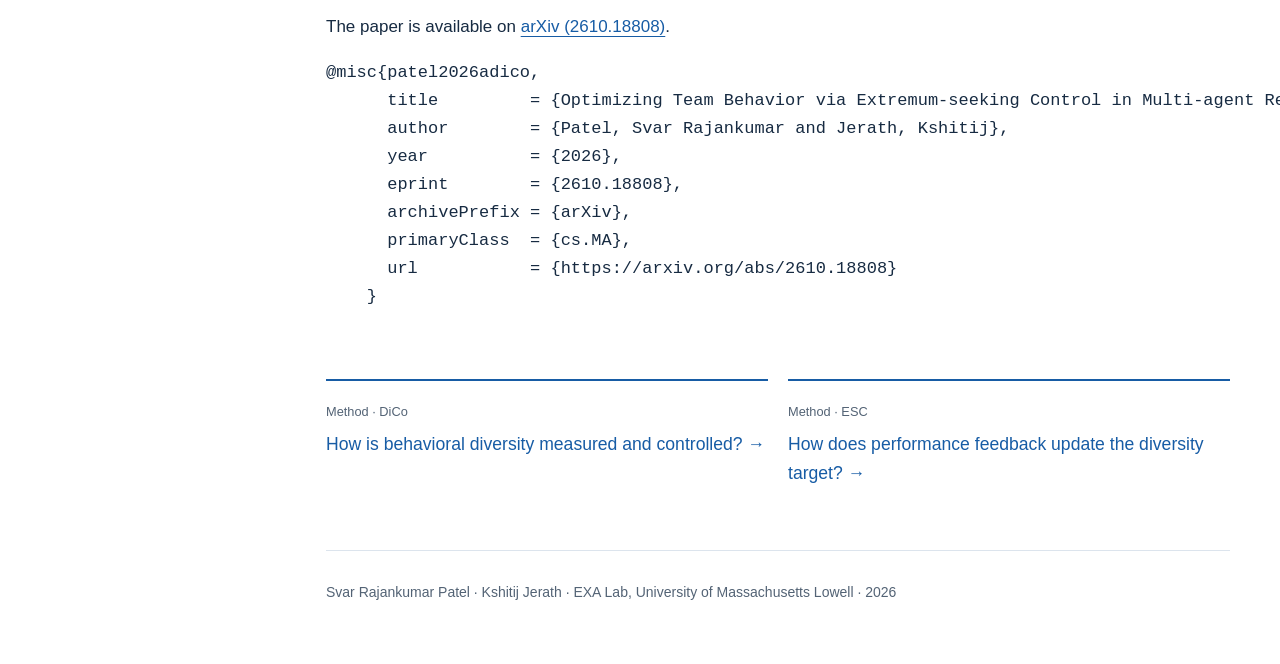
==== commit 795f0b2e: "Add citation section to index.html Added citation section with citation details and formatting." ====
--- a/index.html
+++ b/index.html
@@ -34,6 +34,7 @@
           <li><a href="#initialization"><span>05</span>Initial target</a></li>
           <li><a href="#continued-adaptation"><span>06</span>Continued adaptation</a></li>
           <li><a href="#future"><span>07</span>Limitations and future work</a></li>
+          <li><a href="#citation"><span>08</span>Citation</a></li>
         </ol>
       </details>
     </aside>
@@ -49,17 +50,13 @@
           <span>University of Massachusetts Lowell</span>
         </p>
        
-        
-        
-
         <div class="resources" aria-label="Research resources">
           <!-- Replace # with the paper PDF link when available. -->
-          <a class="resource-link" href="#">
-            <svg viewBox="0 0 24 24" aria-hidden="true">
+          <a class="resource-link" href="https://arxiv.org/abs/2610.18808" target="_blank" rel="noopener noreferrer">            <svg viewBox="0 0 24 24" aria-hidden="true">
               <path d="M14 3H6a2 2 0 0 0-2 2v14a2 2 0 0 0 2 2h12a2 2 0 0 0 2-2V9z"/>
               <path d="M14 3v6h6M8 13h8M8 17h6"/>
             </svg>
-            <span>Paper</span>
+            <span>arXiv</span>
           </a>
           <!-- Replace # with the code repository link when available. -->
           <a class="resource-link" href="https://github.com/Svar7769/AD2C-Diversity">
@@ -426,6 +423,24 @@
       </p>
     </section>
 
+    <section id="citation" aria-labelledby="citation-heading">
+      <p class="section-number">08</p>
+      <h2 id="citation-heading">How should this work be cited?</h2>
+      <p>
+        The paper is available on
+        <a href="https://arxiv.org/abs/2610.18808" target="_blank" rel="noopener noreferrer">arXiv (2610.18808)</a>.
+      </p>
+    <pre><code>@misc{patel2026adico,
+      title         = {Optimizing Team Behavior via Extremum-seeking Control in Multi-agent Reinforcement Learning},
+      author        = {Patel, Svar Rajankumar and Jerath, Kshitij},
+      year          = {2026},
+      eprint        = {2610.18808},
+      archivePrefix = {arXiv},
+      primaryClass  = {cs.MA},
+      url           = {https://arxiv.org/abs/2610.18808}
+    }</code></pre>
+    </section>
+
 
     <nav class="next-pages" aria-label="Method details">
       <a href="dico.html">
--- a/styles/layout.css
+++ b/styles/layout.css
@@ -3,7 +3,7 @@
 .topbar { position:sticky; top:0; z-index:30; background:var(--paper); max-width:1320px; margin:auto; min-height:86px; padding:18px 36px; display:flex; justify-content:space-between; align-items:center; gap:24px; border-bottom:1px solid var(--line); }
 .page { display:grid; grid-template-columns:235px minmax(0,850px); gap:65px; max-width:1240px; margin:auto; padding:60px 30px 30px; }
 main { min-width:0; }
-.toc { position:sticky; top:30px; align-self:start; }
+.toc { position:sticky; top:calc(var(--topbar-height) + 30px); align-self:start; }
 .intro { padding:0 0 50px; }
 section { border-top:1px solid var(--line); padding:40px 0 26px; scroll-margin-top:calc(var(--topbar-height) + 25px); }
 figure { margin:28px 0; }
--- a/styles/components.css
+++ b/styles/components.css
@@ -416,7 +416,7 @@
   .sidenav {
     align-self: start;
     position: sticky;
-    top: 24px;
+    top: calc(var(--topbar-height) + 24px);
     max-height: calc(100dvh - var(--topbar-height) - 48px);
     overflow-y: auto;
   }
